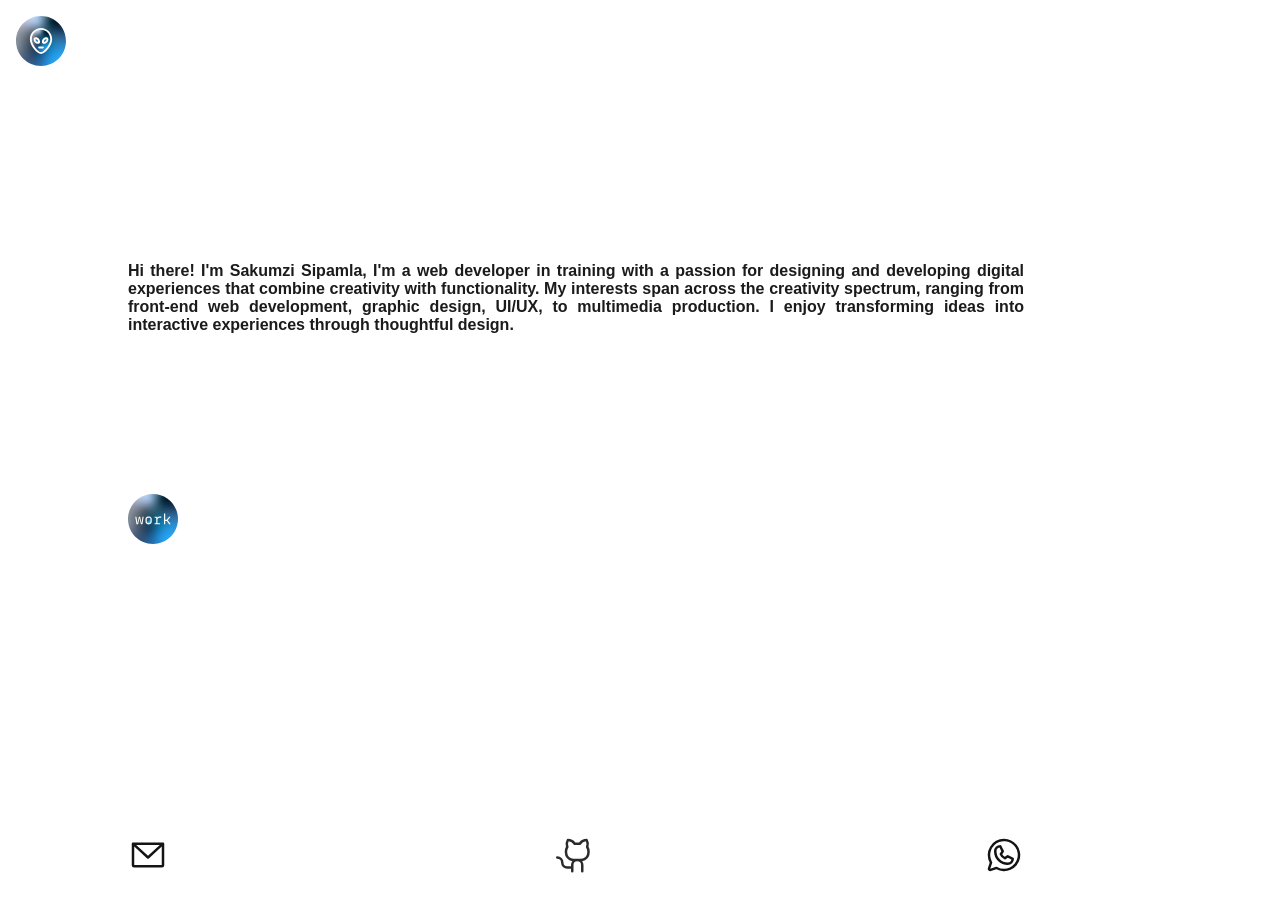
==== index.html @ b5d7131e "Update work section layout and add links to web projects" ====
<!doctype html>
<html lang="en">
  <head>
    <meta charset="UTF-8" />
    <meta name="viewport" content="width=device-width, initial-scale=1.0" />
    <title>Sakumzi Sipamla</title>
    <link rel="stylesheet" href="main.css" />
  </head>
  <body>
    <nav>
      <div id="logo">
        <a href="index.html">
          <img src="images/homeLogo.svg" width="50px" alt="yes" />
        </a>
      </div>
    </nav>
    <main>
      <div>
        <p>
          <b
            >Hi there! I'm Sakumzi Sipamla, I'm a web developer in training with
            a passion for designing and developing digital experiences that
            combine creativity with functionality. My interests span across the
            creativity spectrum, ranging from front-end web development, graphic
            design, UI/UX, to multimedia production. I enjoy transforming ideas
            into interactive experiences through thoughtful design.</b
          >
        </p>
      </div>
      <div id="workLogo">
        <a href="work.html"
          ><img src="images/workLogo.svg" width="50px" alt="d"
        /></a>
      </div>
    </main>
    <footer id="contacts">
      <a href="mailto:sakumzisipamla@gmail.com"
        ><img
          class="socialsFr"
          src="images/envelope-simple.svg"
          alt="email-logo"
          width="40px"
      /></a>
      <a href="https://github.com/Saku-mzi"
        ><img
          class="socialsFr"
          src="images/github-logo.svg"
          alt="Github-logo"
          width="40px"
      /></a>
      <a href="https://wa.me/+27659302134"
        ><img
          class="socialsFr"
          src="images/whatsapp-logo.svg"
          alt="whatsapp-logo"
          width="40px"
      /></a>
    </footer>
  </body>
</html>
---- main.css ----
* {
  color: rgb(27, 27, 27);
  font-family: Geneva, "Segoe UI", Tahoma, Verdana, sans-serif;
  margin: 0;
  padding: 0;
}

body {
  max-width: 100vw;
  height: 100vh;
  display: grid;
  grid-template-columns: repeat(10, 1fr);
  grid-template-rows: repeat(10, 1fr);
}

nav {
  grid-row-start: 1;
  grid-row-end: 1;
  width: 100%;

  #logo {
    padding: 1rem;
    transition: 1s ease;
    margin: 0;
  }

  #logo:hover {
    filter: invert(0.8);
    rotate: 45deg;
    position: sticky;
  }
}

main {
  grid-row-start: 1;
  grid-row-end: 10;
  grid-column-start: 2;
  grid-column-end: 9;
  place-items: center;
  place-content: center;

  p {
    text-align: justify;
  }

  #workLogo {
    transition: 1s ease;
    margin: 10rem 0 0 0;
  }

  #workLogo:hover {
    rotate: 45deg;
    filter: invert(0.8);
  }
}

footer {
  grid-row-start: 10;
  grid-row-end: 11;
  grid-column-start: 2;
  grid-column-end: 9;
  display: flex;
  justify-content: space-between;
}

#contacts a {
  display: flex;
  transition: 1s ease;
}

#contacts a:hover {
  opacity: 0.4;
}
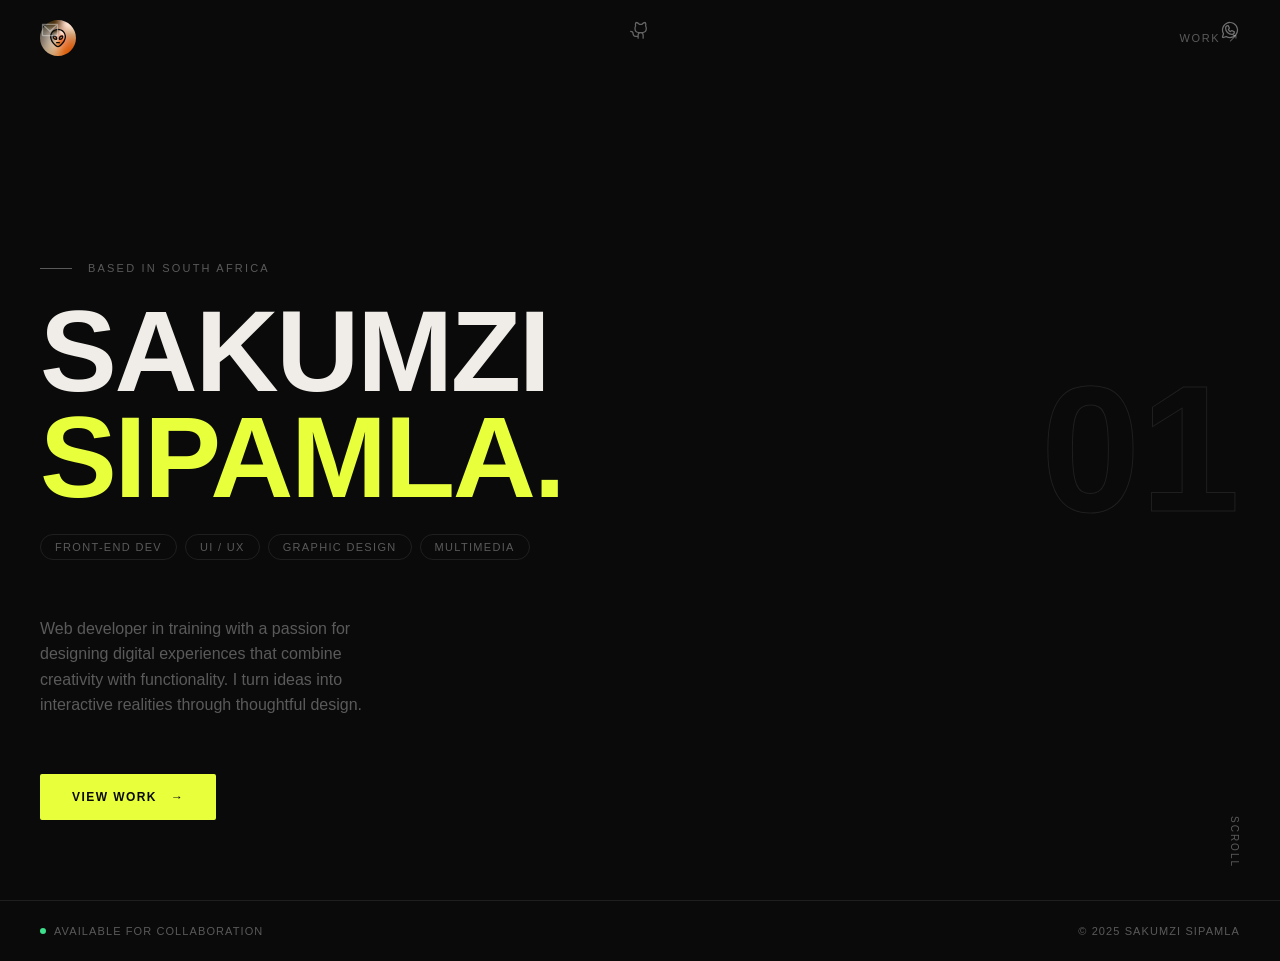
==== commit d27f7dbf: "feat: revamp homepage layout and enhance accessibility Co-authored-by: Saku-mzi <261616757+Saku-mzi@" ====
--- a/index.html
+++ b/index.html
@@ -3,58 +3,74 @@
   <head>
     <meta charset="UTF-8" />
     <meta name="viewport" content="width=device-width, initial-scale=1.0" />
-    <title>Sakumzi Sipamla</title>
+    <meta name="description" content="Sakumzi Sipamla — web developer &amp; designer crafting digital experiences across front-end development, UI/UX, graphic design, and multimedia production." />
+    <title>Sakumzi Sipamla — Developer &amp; Designer</title>
     <link rel="stylesheet" href="main.css" />
   </head>
   <body>
-    <nav>
-      <div id="logo">
-        <a href="index.html">
-          <img src="images/homeLogo.svg" width="50px" alt="yes" />
+
+    <!-- ── Nav ──────────────────────────────────────────────── -->
+    <nav aria-label="Primary navigation">
+      <a class="nav-logo" href="index.html" aria-label="Home">
+        <img src="images/homeLogo.svg" alt="Sakumzi Sipamla logo" />
+      </a>
+      <a class="nav-work-link" href="work.html">Work</a>
+    </nav>
+
+    <!-- ── Decorative outline number ─────────────────────────── -->
+    <div class="hero-index" aria-hidden="true">01</div>
+
+    <!-- ── Hero ─────────────────────────────────────────────── -->
+    <main>
+      <p class="hero-eyebrow">Based in South Africa</p>
+
+      <h1 class="hero-name">
+        Sakumzi<br />
+        <span class="accent">Sipamla.</span>
+      </h1>
+
+      <div class="hero-disciplines" role="list" aria-label="Areas of focus">
+        <span class="discipline-tag" role="listitem">Front-end Dev</span>
+        <span class="discipline-tag" role="listitem">UI / UX</span>
+        <span class="discipline-tag" role="listitem">Graphic Design</span>
+        <span class="discipline-tag" role="listitem">Multimedia</span>
+      </div>
+
+      <p class="hero-bio">
+        Web developer in training with a passion for designing digital experiences
+        that combine creativity with functionality. I turn ideas into interactive
+        realities through thoughtful design.
+      </p>
+
+      <a class="hero-cta" href="work.html" aria-label="View my work">
+        View Work <span aria-hidden="true">→</span>
+      </a>
+    </main>
+
+    <!-- ── Scroll hint ───────────────────────────────────────── -->
+    <div class="scroll-hint" aria-hidden="true">Scroll</div>
+
+    <!-- ── Footer ───────────────────────────────────────────── -->
+    <footer id="contacts" aria-label="Contact links">
+      <div class="availability">
+        <span class="availability-dot" aria-hidden="true"></span>
+        Available for collaboration
+      </div>
+
+      <nav class="footer-socials" aria-label="Social links">
+        <a href="mailto:sakumzisipamla@gmail.com" aria-label="Send email">
+          <img src="images/envelope-simple.svg" alt="Email" />
         </a>
-      </div>
-    </nav>
-    <main>
-      <div>
-        <p>
-          <b
-            >Hi there! I'm Sakumzi Sipamla, I'm a web developer in training with
-            a passion for designing and developing digital experiences that
-            combine creativity with functionality. My interests span across the
-            creativity spectrum, ranging from front-end web development, graphic
-            design, UI/UX, to multimedia production. I enjoy transforming ideas
-            into interactive experiences through thoughtful design.</b
-          >
-        </p>
-      </div>
-      <div id="workLogo">
-        <a href="work.html"
-          ><img src="images/workLogo.svg" width="50px" alt="d"
-        /></a>
-      </div>
-    </main>
-    <footer id="contacts">
-      <a href="mailto:sakumzisipamla@gmail.com"
-        ><img
-          class="socialsFr"
-          src="images/envelope-simple.svg"
-          alt="email-logo"
-          width="40px"
-      /></a>
-      <a href="https://github.com/Saku-mzi"
-        ><img
-          class="socialsFr"
-          src="images/github-logo.svg"
-          alt="Github-logo"
-          width="40px"
-      /></a>
-      <a href="https://wa.me/+27659302134"
-        ><img
-          class="socialsFr"
-          src="images/whatsapp-logo.svg"
-          alt="whatsapp-logo"
-          width="40px"
-      /></a>
+        <a href="https://github.com/Saku-mzi" aria-label="GitHub profile" target="_blank" rel="noopener noreferrer">
+          <img src="images/github-logo.svg" alt="GitHub" />
+        </a>
+        <a href="https://wa.me/+27659302134" aria-label="WhatsApp" target="_blank" rel="noopener noreferrer">
+          <img src="images/whatsapp-logo.svg" alt="WhatsApp" />
+        </a>
+      </nav>
+
+      <p class="footer-copy">&#169; 2025 Sakumzi Sipamla</p>
     </footer>
+
   </body>
 </html>
--- a/main.css
+++ b/main.css
@@ -1,73 +1,313 @@
-* {
-  color: rgb(27, 27, 27);
-  font-family: Geneva, "Segoe UI", Tahoma, Verdana, sans-serif;
+/* ─── Design Tokens ─────────────────────────────────────────── */
+:root {
+  --bg:        #0a0a0a;
+  --surface:   #141414;
+  --fg:        #f0ede8;
+  --muted:     #5a5a5a;
+  --accent:    #e8ff3b;   /* electric lime – single brand pop */
+  --border:    #1f1f1f;
+
+  --font-heading: 'Neue Haas Grotesk Display', 'Helvetica Neue', Arial, sans-serif;
+  --font-body:    'Helvetica Neue', Arial, sans-serif;
+}
+
+/* ─── Reset ─────────────────────────────────────────────────── */
+*, *::before, *::after {
+  box-sizing: border-box;
   margin: 0;
   padding: 0;
 }
 
+html {
+  background: var(--bg);
+  color: var(--fg);
+  font-family: var(--font-body);
+  font-size: 16px;
+  -webkit-font-smoothing: antialiased;
+}
+
 body {
-  max-width: 100vw;
-  height: 100vh;
-  display: grid;
-  grid-template-columns: repeat(10, 1fr);
-  grid-template-rows: repeat(10, 1fr);
-}
-
+  min-height: 100dvh;
+  display: flex;
+  flex-direction: column;
+  background: var(--bg);
+  overflow-x: hidden;
+}
+
+a {
+  color: inherit;
+  text-decoration: none;
+}
+
+img { display: block; }
+
+/* ─── Nav ────────────────────────────────────────────────────── */
 nav {
-  grid-row-start: 1;
-  grid-row-end: 1;
-  width: 100%;
-
-  #logo {
-    padding: 1rem;
-    transition: 1s ease;
-    margin: 0;
-  }
-
-  #logo:hover {
-    filter: invert(0.8);
-    rotate: 45deg;
-    position: sticky;
-  }
-}
-
+  position: fixed;
+  top: 0;
+  left: 0;
+  right: 0;
+  z-index: 100;
+  display: flex;
+  align-items: center;
+  justify-content: space-between;
+  padding: 1.25rem 2.5rem;
+  background: transparent;
+}
+
+.nav-logo {
+  display: flex;
+  align-items: center;
+  gap: 0.75rem;
+}
+
+.nav-logo img {
+  width: 36px;
+  height: 36px;
+  filter: invert(1);
+  transition: transform 0.6s cubic-bezier(0.34, 1.56, 0.64, 1), filter 0.3s ease;
+}
+
+.nav-logo:hover img {
+  transform: rotate(45deg);
+  filter: invert(1) sepia(1) saturate(5) hue-rotate(30deg);
+}
+
+.nav-label {
+  font-size: 0.6875rem;
+  font-weight: 500;
+  letter-spacing: 0.15em;
+  text-transform: uppercase;
+  color: var(--muted);
+}
+
+.nav-work-link {
+  font-size: 0.6875rem;
+  font-weight: 500;
+  letter-spacing: 0.15em;
+  text-transform: uppercase;
+  color: var(--muted);
+  display: flex;
+  align-items: center;
+  gap: 0.5rem;
+  transition: color 0.2s ease;
+}
+
+.nav-work-link::after {
+  content: '↗';
+  font-size: 0.75rem;
+  transition: transform 0.2s ease;
+}
+
+.nav-work-link:hover {
+  color: var(--accent);
+}
+
+.nav-work-link:hover::after {
+  transform: translate(2px, -2px);
+}
+
+/* ─── Hero ───────────────────────────────────────────────────── */
 main {
-  grid-row-start: 1;
-  grid-row-end: 10;
-  grid-column-start: 2;
-  grid-column-end: 9;
-  place-items: center;
-  place-content: center;
-
-  p {
-    text-align: justify;
-  }
-
-  #workLogo {
-    transition: 1s ease;
-    margin: 10rem 0 0 0;
-  }
-
-  #workLogo:hover {
-    rotate: 45deg;
-    filter: invert(0.8);
-  }
-}
-
+  flex: 1;
+  display: flex;
+  flex-direction: column;
+  justify-content: flex-end;
+  padding: 0 2.5rem 5rem;
+  min-height: 100dvh;
+}
+
+.hero-eyebrow {
+  font-size: 0.6875rem;
+  letter-spacing: 0.2em;
+  text-transform: uppercase;
+  color: var(--muted);
+  margin-bottom: 1.5rem;
+  display: flex;
+  align-items: center;
+  gap: 1rem;
+}
+
+.hero-eyebrow::before {
+  content: '';
+  display: inline-block;
+  width: 2rem;
+  height: 1px;
+  background: var(--muted);
+}
+
+.hero-name {
+  font-family: var(--font-heading);
+  font-size: clamp(3.5rem, 9vw, 9rem);
+  font-weight: 700;
+  line-height: 0.92;
+  letter-spacing: -0.02em;
+  text-transform: uppercase;
+  color: var(--fg);
+  margin-bottom: 1.5rem;
+}
+
+.hero-name span.accent {
+  color: var(--accent);
+}
+
+.hero-disciplines {
+  display: flex;
+  flex-wrap: wrap;
+  gap: 0.5rem;
+  margin-bottom: 3.5rem;
+}
+
+.discipline-tag {
+  font-size: 0.6875rem;
+  letter-spacing: 0.12em;
+  text-transform: uppercase;
+  color: var(--muted);
+  border: 1px solid var(--border);
+  padding: 0.35rem 0.875rem;
+  border-radius: 999px;
+  transition: border-color 0.2s, color 0.2s;
+}
+
+.discipline-tag:hover {
+  border-color: var(--accent);
+  color: var(--accent);
+}
+
+.hero-bio {
+  max-width: 38ch;
+  font-size: 1rem;
+  line-height: 1.6;
+  color: var(--muted);
+  margin-bottom: 3.5rem;
+}
+
+.hero-cta {
+  display: inline-flex;
+  align-items: center;
+  gap: 0.875rem;
+  background: var(--accent);
+  color: var(--bg);
+  font-size: 0.75rem;
+  font-weight: 700;
+  letter-spacing: 0.12em;
+  text-transform: uppercase;
+  padding: 1rem 2rem;
+  border-radius: 2px;
+  transition: background 0.2s ease, gap 0.2s ease;
+  width: fit-content;
+}
+
+.hero-cta:hover {
+  background: var(--fg);
+  gap: 1.25rem;
+}
+
+/* ─── Scroll indicator ───────────────────────────────────────── */
+.scroll-hint {
+  position: fixed;
+  bottom: 2rem;
+  right: 2.5rem;
+  display: flex;
+  align-items: center;
+  gap: 0.5rem;
+  font-size: 0.625rem;
+  letter-spacing: 0.2em;
+  text-transform: uppercase;
+  color: var(--muted);
+  writing-mode: vertical-rl;
+}
+
+/* ─── Big decorative index number ───────────────────────────── */
+.hero-index {
+  position: fixed;
+  top: 50%;
+  right: 2.5rem;
+  transform: translateY(-50%);
+  font-size: clamp(6rem, 14vw, 14rem);
+  font-weight: 900;
+  color: transparent;
+  -webkit-text-stroke: 1px var(--border);
+  line-height: 1;
+  pointer-events: none;
+  user-select: none;
+}
+
+/* ─── Footer ─────────────────────────────────────────────────── */
 footer {
-  grid-row-start: 10;
-  grid-row-end: 11;
-  grid-column-start: 2;
-  grid-column-end: 9;
-  display: flex;
+  padding: 1.5rem 2.5rem;
+  border-top: 1px solid var(--border);
+  display: flex;
+  align-items: center;
   justify-content: space-between;
-}
-
-#contacts a {
-  display: flex;
-  transition: 1s ease;
-}
-
-#contacts a:hover {
-  opacity: 0.4;
-}
+  flex-wrap: wrap;
+  gap: 1rem;
+}
+
+.footer-copy {
+  font-size: 0.6875rem;
+  letter-spacing: 0.1em;
+  color: var(--muted);
+  text-transform: uppercase;
+}
+
+.footer-socials {
+  display: flex;
+  align-items: center;
+  gap: 1.5rem;
+}
+
+.footer-socials a {
+  display: flex;
+  align-items: center;
+  opacity: 0.45;
+  transition: opacity 0.2s ease, transform 0.2s ease;
+}
+
+.footer-socials a:hover {
+  opacity: 1;
+  transform: translateY(-2px);
+}
+
+.footer-socials img {
+  width: 20px;
+  height: 20px;
+  filter: invert(1);
+}
+
+/* ─── Availability badge ─────────────────────────────────────── */
+.availability {
+  display: flex;
+  align-items: center;
+  gap: 0.5rem;
+  font-size: 0.6875rem;
+  letter-spacing: 0.1em;
+  text-transform: uppercase;
+  color: var(--muted);
+}
+
+.availability-dot {
+  width: 6px;
+  height: 6px;
+  border-radius: 50%;
+  background: #3de08d;
+  animation: pulse-dot 2s infinite;
+}
+
+@keyframes pulse-dot {
+  0%, 100% { opacity: 1; }
+  50%       { opacity: 0.3; }
+}
+
+/* ─── Responsive ─────────────────────────────────────────────── */
+@media (max-width: 640px) {
+  nav { padding: 1rem 1.25rem; }
+
+  main { padding: 0 1.25rem 4rem; }
+
+  .hero-index { display: none; }
+
+  .scroll-hint { display: none; }
+
+  footer { padding: 1.25rem; }
+}
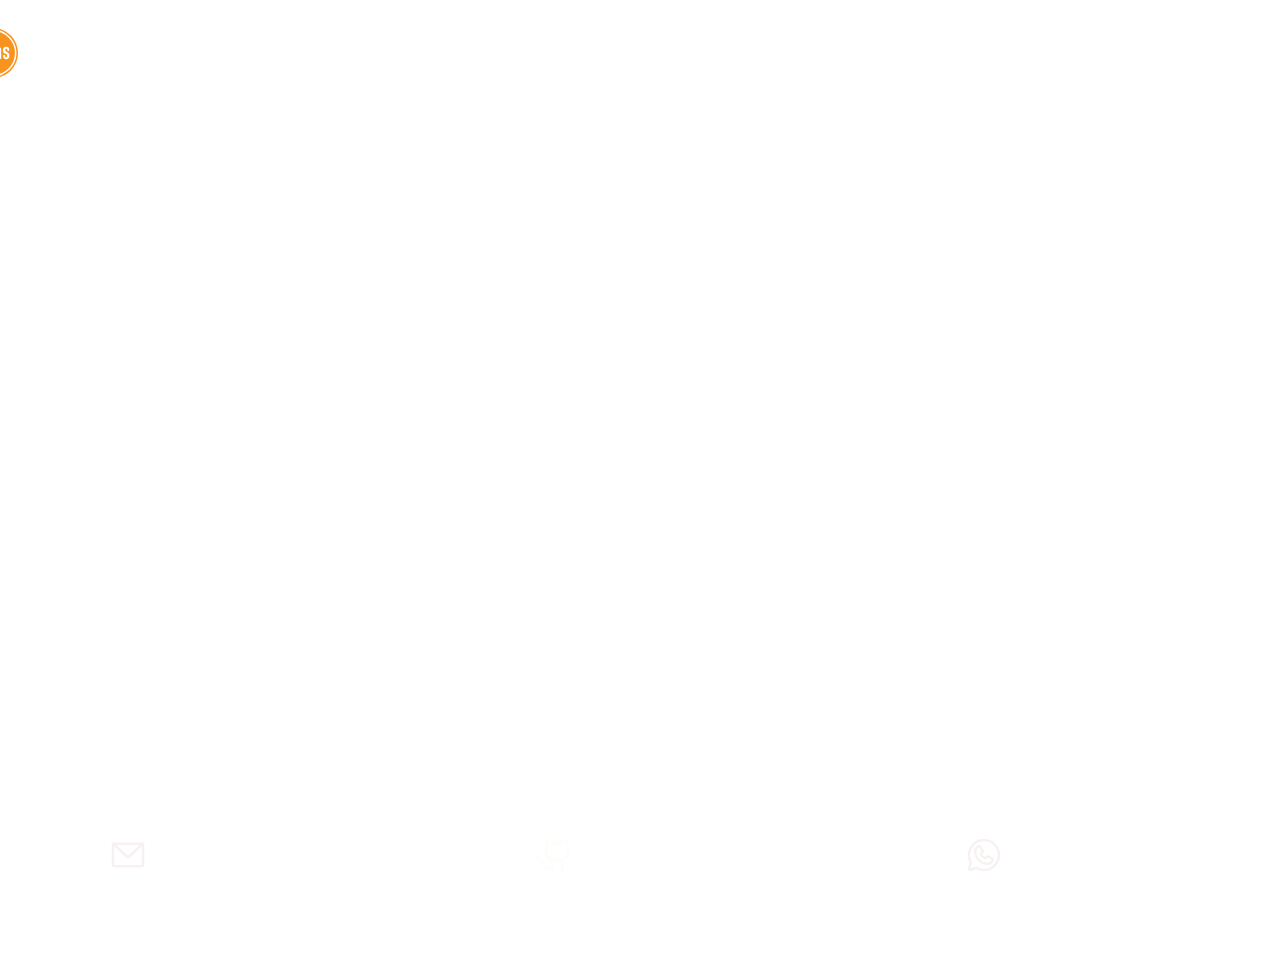
==== commit 5f0f7f99: "Add background gradient image and update styles for improved layout - Added a background gradient im" ====
--- a/index.html
+++ b/index.html
@@ -3,74 +3,63 @@
   <head>
     <meta charset="UTF-8" />
     <meta name="viewport" content="width=device-width, initial-scale=1.0" />
-    <meta name="description" content="Sakumzi Sipamla — web developer &amp; designer crafting digital experiences across front-end development, UI/UX, graphic design, and multimedia production." />
-    <title>Sakumzi Sipamla — Developer &amp; Designer</title>
+    <title>Sakumzi Sipamla</title>
     <link rel="stylesheet" href="main.css" />
   </head>
   <body>
-
-    <!-- ── Nav ──────────────────────────────────────────────── -->
-    <nav aria-label="Primary navigation">
-      <a class="nav-logo" href="index.html" aria-label="Home">
-        <img src="images/homeLogo.svg" alt="Sakumzi Sipamla logo" />
-      </a>
-      <a class="nav-work-link" href="work.html">Work</a>
+    <img
+      id="backgroundGradient"
+      src="images/backgroundGradient.png"
+      alt="background gradient"
+    />
+    <nav>
+      <div id="logo">
+        <a href="index.html">
+          <img src="images/homeLogo.svg" width="50px" alt="yes" />
+        </a>
+      </div>
     </nav>
-
-    <!-- ── Decorative outline number ─────────────────────────── -->
-    <div class="hero-index" aria-hidden="true">01</div>
-
-    <!-- ── Hero ─────────────────────────────────────────────── -->
     <main>
-      <p class="hero-eyebrow">Based in South Africa</p>
-
-      <h1 class="hero-name">
-        Sakumzi<br />
-        <span class="accent">Sipamla.</span>
-      </h1>
-
-      <div class="hero-disciplines" role="list" aria-label="Areas of focus">
-        <span class="discipline-tag" role="listitem">Front-end Dev</span>
-        <span class="discipline-tag" role="listitem">UI / UX</span>
-        <span class="discipline-tag" role="listitem">Graphic Design</span>
-        <span class="discipline-tag" role="listitem">Multimedia</span>
+      <div>
+        <p>
+          <b
+            >Hi there! I'm Sakumzi Sipamla, I'm a web developer in training with
+            a passion for designing and developing digital experiences that
+            combine creativity with functionality. My interests span across the
+            creativity spectrum, ranging from front-end web development, graphic
+            design, UI/UX, to multimedia production. I enjoy transforming ideas
+            into interactive experiences through thoughtful design.</b
+          >
+        </p>
       </div>
-
-      <p class="hero-bio">
-        Web developer in training with a passion for designing digital experiences
-        that combine creativity with functionality. I turn ideas into interactive
-        realities through thoughtful design.
-      </p>
-
-      <a class="hero-cta" href="work.html" aria-label="View my work">
-        View Work <span aria-hidden="true">→</span>
-      </a>
+      <div id="workLogo">
+        <a href="work.html"
+          ><img src="images/workLogo.svg" width="50px" alt="d"
+        /></a>
+      </div>
     </main>
-
-    <!-- ── Scroll hint ───────────────────────────────────────── -->
-    <div class="scroll-hint" aria-hidden="true">Scroll</div>
-
-    <!-- ── Footer ───────────────────────────────────────────── -->
-    <footer id="contacts" aria-label="Contact links">
-      <div class="availability">
-        <span class="availability-dot" aria-hidden="true"></span>
-        Available for collaboration
-      </div>
-
-      <nav class="footer-socials" aria-label="Social links">
-        <a href="mailto:sakumzisipamla@gmail.com" aria-label="Send email">
-          <img src="images/envelope-simple.svg" alt="Email" />
-        </a>
-        <a href="https://github.com/Saku-mzi" aria-label="GitHub profile" target="_blank" rel="noopener noreferrer">
-          <img src="images/github-logo.svg" alt="GitHub" />
-        </a>
-        <a href="https://wa.me/+27659302134" aria-label="WhatsApp" target="_blank" rel="noopener noreferrer">
-          <img src="images/whatsapp-logo.svg" alt="WhatsApp" />
-        </a>
-      </nav>
-
-      <p class="footer-copy">&#169; 2025 Sakumzi Sipamla</p>
+    <footer id="contacts">
+      <a href="mailto:sakumzisipamla@gmail.com"
+        ><img
+          class="socialsFr"
+          src="images/envelope-simple.svg"
+          alt="email-logo"
+          width="40px"
+      /></a>
+      <a href="https://github.com/Saku-mzi"
+        ><img
+          class="socialsFr"
+          src="images/github-logo.svg"
+          alt="Github-logo"
+          width="40px"
+      /></a>
+      <a href="https://wa.me/+27659302134"
+        ><img
+          class="socialsFr"
+          src="images/whatsapp-logo.svg"
+          alt="whatsapp-logo"
+          width="40px"
+      /></a>
     </footer>
-
   </body>
 </html>
--- a/main.css
+++ b/main.css
@@ -1,313 +1,81 @@
-/* ─── Design Tokens ─────────────────────────────────────────── */
-:root {
-  --bg:        #0a0a0a;
-  --surface:   #141414;
-  --fg:        #f0ede8;
-  --muted:     #5a5a5a;
-  --accent:    #e8ff3b;   /* electric lime – single brand pop */
-  --border:    #1f1f1f;
-
-  --font-heading: 'Neue Haas Grotesk Display', 'Helvetica Neue', Arial, sans-serif;
-  --font-body:    'Helvetica Neue', Arial, sans-serif;
-}
-
-/* ─── Reset ─────────────────────────────────────────────────── */
-*, *::before, *::after {
-  box-sizing: border-box;
+* {
+  color: rgb(255, 255, 255);
+  font-family: Geneva, "Segoe UI", Tahoma, Verdana, sans-serif;
   margin: 0;
   padding: 0;
 }
 
-html {
-  background: var(--bg);
-  color: var(--fg);
-  font-family: var(--font-body);
-  font-size: 16px;
-  -webkit-font-smoothing: antialiased;
+body {
+  max-width: 100vw;
+  height: 100vh;
+  display: grid;
+  grid-template-columns: repeat(10, 1fr);
+  grid-template-rows: repeat(10, 1fr);
+  margin: auto;
+  contain: content;
+
+  img {
+    margin: -50%;
+  }
+}
+#backgroundGradient {
+  filter: blur(1rem);
+  position: absolute;
+  z-index: -1;
 }
 
-body {
-  min-height: 100dvh;
-  display: flex;
-  flex-direction: column;
-  background: var(--bg);
-  overflow-x: hidden;
+nav {
+  grid-row-start: 1;
+  grid-row-end: 1;
+  width: 100%;
+
+  #logo {
+    padding: 1rem;
+    transition: 1s ease;
+    margin: 0;
+  }
+
+  #logo:hover {
+    rotate: 49deg;
+  }
 }
 
-a {
-  color: inherit;
-  text-decoration: none;
+main {
+  grid-row-start: 1;
+  grid-row-end: 10;
+  grid-column-start: 2;
+  grid-column-end: 9;
+  place-items: center;
+  place-content: center;
+
+  p {
+    text-align: justify;
+  }
+
+  #workLogo {
+    transition: 1s ease;
+    margin: 10rem 0 0 0;
+  }
+
+  #workLogo:hover {
+    rotate: 49deg;
+  }
 }
 
-img { display: block; }
-
-/* ─── Nav ────────────────────────────────────────────────────── */
-nav {
-  position: fixed;
-  top: 0;
-  left: 0;
-  right: 0;
-  z-index: 100;
+footer {
+  grid-row-start: 10;
+  grid-row-end: 11;
+  grid-column-start: 2;
+  grid-column-end: 9;
   display: flex;
-  align-items: center;
   justify-content: space-between;
-  padding: 1.25rem 2.5rem;
-  background: transparent;
 }
 
-.nav-logo {
+#contacts a {
   display: flex;
-  align-items: center;
-  gap: 0.75rem;
+  transition: 1s ease;
 }
 
-.nav-logo img {
-  width: 36px;
-  height: 36px;
-  filter: invert(1);
-  transition: transform 0.6s cubic-bezier(0.34, 1.56, 0.64, 1), filter 0.3s ease;
+#contacts a:hover {
+  opacity: 0.4;
 }
-
-.nav-logo:hover img {
-  transform: rotate(45deg);
-  filter: invert(1) sepia(1) saturate(5) hue-rotate(30deg);
-}
-
-.nav-label {
-  font-size: 0.6875rem;
-  font-weight: 500;
-  letter-spacing: 0.15em;
-  text-transform: uppercase;
-  color: var(--muted);
-}
-
-.nav-work-link {
-  font-size: 0.6875rem;
-  font-weight: 500;
-  letter-spacing: 0.15em;
-  text-transform: uppercase;
-  color: var(--muted);
-  display: flex;
-  align-items: center;
-  gap: 0.5rem;
-  transition: color 0.2s ease;
-}
-
-.nav-work-link::after {
-  content: '↗';
-  font-size: 0.75rem;
-  transition: transform 0.2s ease;
-}
-
-.nav-work-link:hover {
-  color: var(--accent);
-}
-
-.nav-work-link:hover::after {
-  transform: translate(2px, -2px);
-}
-
-/* ─── Hero ───────────────────────────────────────────────────── */
-main {
-  flex: 1;
-  display: flex;
-  flex-direction: column;
-  justify-content: flex-end;
-  padding: 0 2.5rem 5rem;
-  min-height: 100dvh;
-}
-
-.hero-eyebrow {
-  font-size: 0.6875rem;
-  letter-spacing: 0.2em;
-  text-transform: uppercase;
-  color: var(--muted);
-  margin-bottom: 1.5rem;
-  display: flex;
-  align-items: center;
-  gap: 1rem;
-}
-
-.hero-eyebrow::before {
-  content: '';
-  display: inline-block;
-  width: 2rem;
-  height: 1px;
-  background: var(--muted);
-}
-
-.hero-name {
-  font-family: var(--font-heading);
-  font-size: clamp(3.5rem, 9vw, 9rem);
-  font-weight: 700;
-  line-height: 0.92;
-  letter-spacing: -0.02em;
-  text-transform: uppercase;
-  color: var(--fg);
-  margin-bottom: 1.5rem;
-}
-
-.hero-name span.accent {
-  color: var(--accent);
-}
-
-.hero-disciplines {
-  display: flex;
-  flex-wrap: wrap;
-  gap: 0.5rem;
-  margin-bottom: 3.5rem;
-}
-
-.discipline-tag {
-  font-size: 0.6875rem;
-  letter-spacing: 0.12em;
-  text-transform: uppercase;
-  color: var(--muted);
-  border: 1px solid var(--border);
-  padding: 0.35rem 0.875rem;
-  border-radius: 999px;
-  transition: border-color 0.2s, color 0.2s;
-}
-
-.discipline-tag:hover {
-  border-color: var(--accent);
-  color: var(--accent);
-}
-
-.hero-bio {
-  max-width: 38ch;
-  font-size: 1rem;
-  line-height: 1.6;
-  color: var(--muted);
-  margin-bottom: 3.5rem;
-}
-
-.hero-cta {
-  display: inline-flex;
-  align-items: center;
-  gap: 0.875rem;
-  background: var(--accent);
-  color: var(--bg);
-  font-size: 0.75rem;
-  font-weight: 700;
-  letter-spacing: 0.12em;
-  text-transform: uppercase;
-  padding: 1rem 2rem;
-  border-radius: 2px;
-  transition: background 0.2s ease, gap 0.2s ease;
-  width: fit-content;
-}
-
-.hero-cta:hover {
-  background: var(--fg);
-  gap: 1.25rem;
-}
-
-/* ─── Scroll indicator ───────────────────────────────────────── */
-.scroll-hint {
-  position: fixed;
-  bottom: 2rem;
-  right: 2.5rem;
-  display: flex;
-  align-items: center;
-  gap: 0.5rem;
-  font-size: 0.625rem;
-  letter-spacing: 0.2em;
-  text-transform: uppercase;
-  color: var(--muted);
-  writing-mode: vertical-rl;
-}
-
-/* ─── Big decorative index number ───────────────────────────── */
-.hero-index {
-  position: fixed;
-  top: 50%;
-  right: 2.5rem;
-  transform: translateY(-50%);
-  font-size: clamp(6rem, 14vw, 14rem);
-  font-weight: 900;
-  color: transparent;
-  -webkit-text-stroke: 1px var(--border);
-  line-height: 1;
-  pointer-events: none;
-  user-select: none;
-}
-
-/* ─── Footer ─────────────────────────────────────────────────── */
-footer {
-  padding: 1.5rem 2.5rem;
-  border-top: 1px solid var(--border);
-  display: flex;
-  align-items: center;
-  justify-content: space-between;
-  flex-wrap: wrap;
-  gap: 1rem;
-}
-
-.footer-copy {
-  font-size: 0.6875rem;
-  letter-spacing: 0.1em;
-  color: var(--muted);
-  text-transform: uppercase;
-}
-
-.footer-socials {
-  display: flex;
-  align-items: center;
-  gap: 1.5rem;
-}
-
-.footer-socials a {
-  display: flex;
-  align-items: center;
-  opacity: 0.45;
-  transition: opacity 0.2s ease, transform 0.2s ease;
-}
-
-.footer-socials a:hover {
-  opacity: 1;
-  transform: translateY(-2px);
-}
-
-.footer-socials img {
-  width: 20px;
-  height: 20px;
-  filter: invert(1);
-}
-
-/* ─── Availability badge ─────────────────────────────────────── */
-.availability {
-  display: flex;
-  align-items: center;
-  gap: 0.5rem;
-  font-size: 0.6875rem;
-  letter-spacing: 0.1em;
-  text-transform: uppercase;
-  color: var(--muted);
-}
-
-.availability-dot {
-  width: 6px;
-  height: 6px;
-  border-radius: 50%;
-  background: #3de08d;
-  animation: pulse-dot 2s infinite;
-}
-
-@keyframes pulse-dot {
-  0%, 100% { opacity: 1; }
-  50%       { opacity: 0.3; }
-}
-
-/* ─── Responsive ─────────────────────────────────────────────── */
-@media (max-width: 640px) {
-  nav { padding: 1rem 1.25rem; }
-
-  main { padding: 0 1.25rem 4rem; }
-
-  .hero-index { display: none; }
-
-  .scroll-hint { display: none; }
-
-  footer { padding: 1.25rem; }
-}
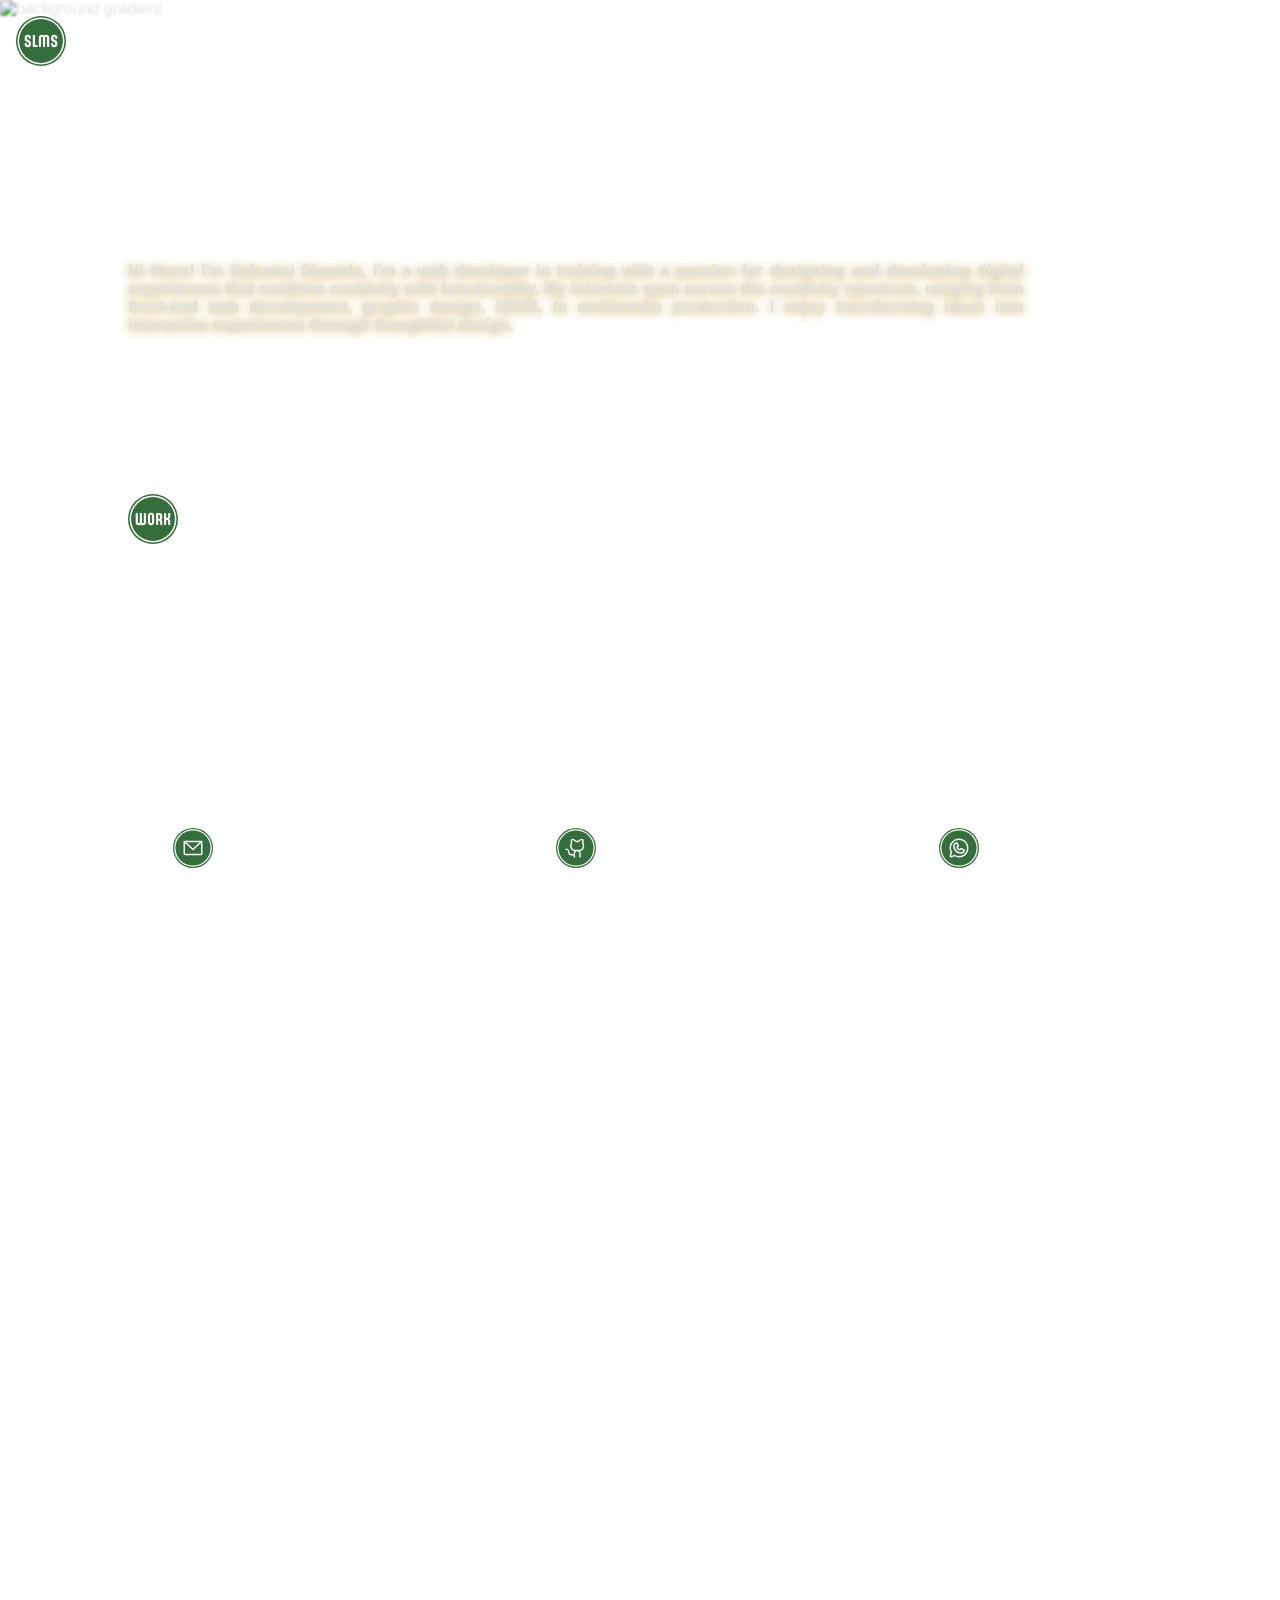
==== commit 05d2a9ae: "Update layout and styling for main sections; adjust margins and grid properties for responsiveness" ====
--- a/index.html
+++ b/index.html
@@ -5,11 +5,12 @@
     <meta name="viewport" content="width=device-width, initial-scale=1.0" />
     <title>Sakumzi Sipamla</title>
     <link rel="stylesheet" href="main.css" />
+    <link rel="prefetch" href="work.html" />
   </head>
   <body>
     <img
       id="backgroundGradient"
-      src="images/backgroundGradient.png"
+      src="images/WhatsApp Image 2026-07-16 at 15.14.10.png"
       alt="background gradient"
     />
     <nav>
--- a/main.css
+++ b/main.css
@@ -1,26 +1,25 @@
 * {
-  color: rgb(255, 255, 255);
+  color: rgb(226, 226, 226);
   font-family: Geneva, "Segoe UI", Tahoma, Verdana, sans-serif;
   margin: 0;
   padding: 0;
 }
 
 body {
-  max-width: 100vw;
+  width: 100vw;
   height: 100vh;
   display: grid;
   grid-template-columns: repeat(10, 1fr);
   grid-template-rows: repeat(10, 1fr);
   margin: auto;
   contain: content;
-
-  img {
-    margin: -50%;
-  }
 }
 #backgroundGradient {
-  filter: blur(1rem);
-  position: absolute;
+  position: fixed;
+  width: 200%;
+  height: 200%;
+  object-fit: cover;
+  filter: blur(1px);
   z-index: -1;
 }
 
@@ -29,18 +28,19 @@
   grid-row-end: 1;
   width: 100%;
 
-  #logo {
+  #logo img {
     padding: 1rem;
-    transition: 1s ease;
     margin: 0;
+    transition: 0.6s ease;
   }
 
-  #logo:hover {
+  #logo img:hover {
     rotate: 49deg;
   }
 }
 
 main {
+  width: 100%;
   grid-row-start: 1;
   grid-row-end: 10;
   grid-column-start: 2;
@@ -50,32 +50,41 @@
 
   p {
     text-align: justify;
+    text-shadow: #c79d42 0.1px 0.5px 10px;
   }
 
-  #workLogo {
-    transition: 1s ease;
+  #workLogo img {
+    transition: 0.6s ease;
     margin: 10rem 0 0 0;
   }
 
-  #workLogo:hover {
+  #workLogo img:hover {
     rotate: 49deg;
   }
 }
 
 footer {
+  width: 100%;
   grid-row-start: 10;
   grid-row-end: 11;
-  grid-column-start: 2;
-  grid-column-end: 9;
+  grid-column-start: 1;
+  grid-column-end: 10;
   display: flex;
   justify-content: space-between;
 }
 
-#contacts a {
+#contacts img {
   display: flex;
-  transition: 1s ease;
+  transition: 0.6s ease;
 }
 
-#contacts a:hover {
-  opacity: 0.4;
+#contacts img:hover {
+  rotate: 49deg;
 }
+#contacts {
+  width: 70%;
+  margin: auto;
+  margin-bottom: 2rem;
+  display: flex;
+  justify-content: space-between;
+}
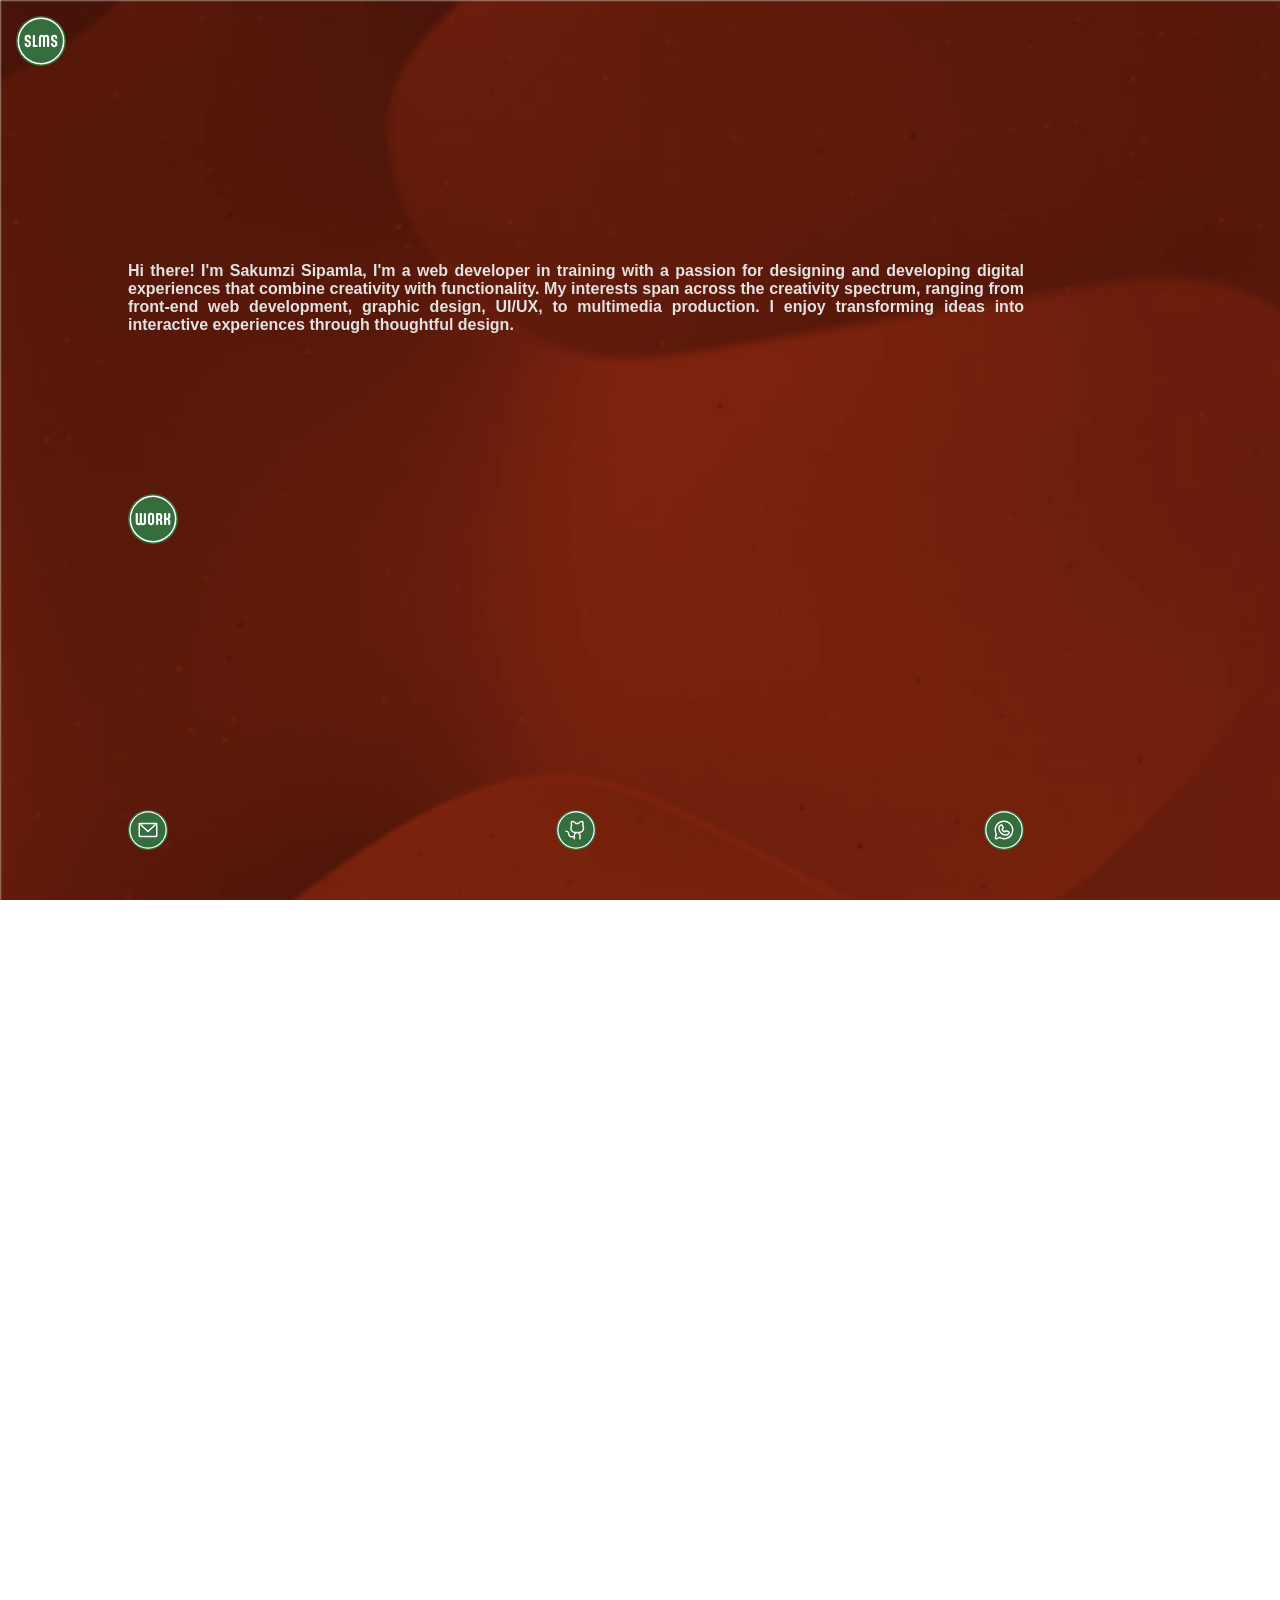
==== commit 0516fddc: "Update background image source in index.html" ====
--- a/index.html
+++ b/index.html
@@ -5,7 +5,6 @@
     <meta name="viewport" content="width=device-width, initial-scale=1.0" />
     <title>Sakumzi Sipamla</title>
     <link rel="stylesheet" href="main.css" />
-    <link rel="prefetch" href="work.html" />
   </head>
   <body>
     <img
--- a/main.css
+++ b/main.css
@@ -40,7 +40,6 @@
 }
 
 main {
-  width: 100%;
   grid-row-start: 1;
   grid-row-end: 10;
   grid-column-start: 2;
@@ -50,7 +49,6 @@
 
   p {
     text-align: justify;
-    text-shadow: #c79d42 0.1px 0.5px 10px;
   }
 
   #workLogo img {
@@ -64,11 +62,10 @@
 }
 
 footer {
-  width: 100%;
   grid-row-start: 10;
   grid-row-end: 11;
-  grid-column-start: 1;
-  grid-column-end: 10;
+  grid-column-start: 2;
+  grid-column-end: 9;
   display: flex;
   justify-content: space-between;
 }
@@ -81,10 +78,3 @@
 #contacts img:hover {
   rotate: 49deg;
 }
-#contacts {
-  width: 70%;
-  margin: auto;
-  margin-bottom: 2rem;
-  display: flex;
-  justify-content: space-between;
-}
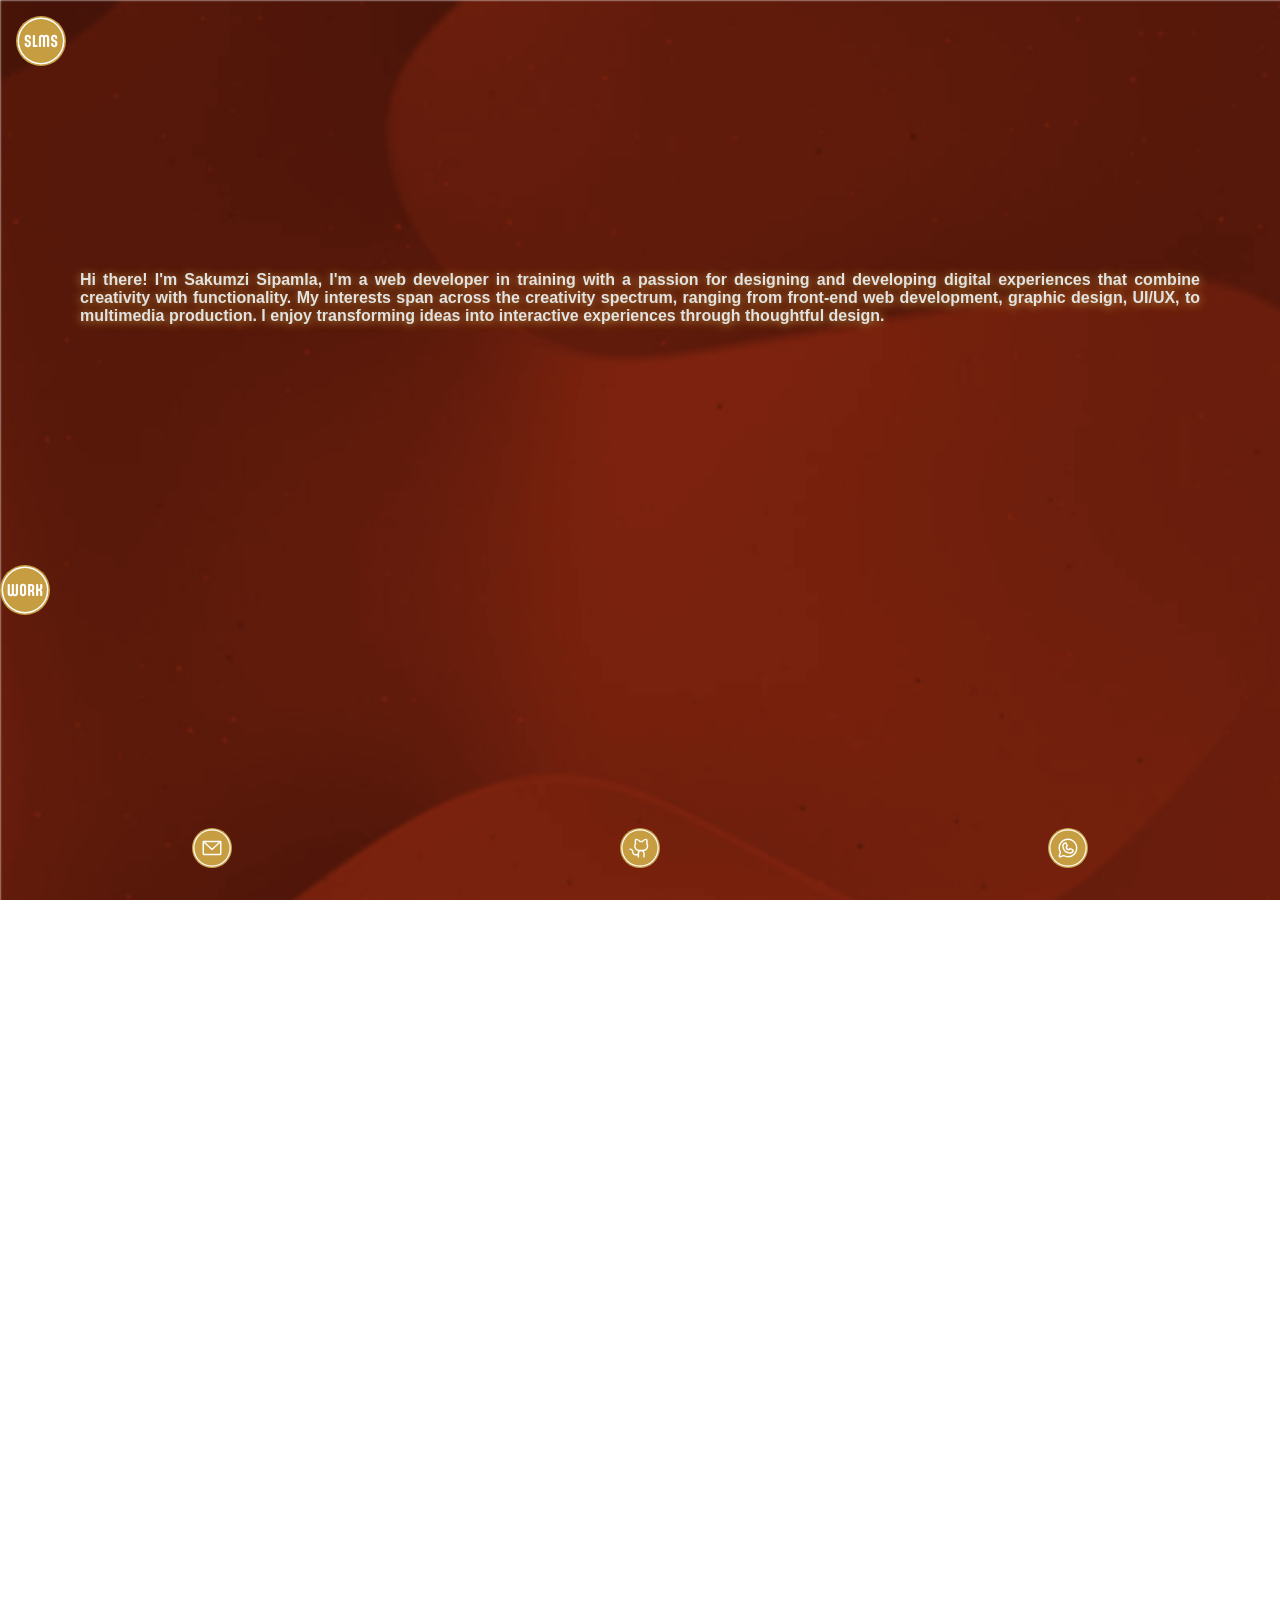
==== commit 112c20a3: "Refactor navigation logo ID and update CSS for responsive design adjustments" ====
--- a/index.html
+++ b/index.html
@@ -5,6 +5,7 @@
     <meta name="viewport" content="width=device-width, initial-scale=1.0" />
     <title>Sakumzi Sipamla</title>
     <link rel="stylesheet" href="main.css" />
+    <link rel="prefetch" href="work.html" />
   </head>
   <body>
     <img
@@ -13,10 +14,10 @@
       alt="background gradient"
     />
     <nav>
-      <div id="logo">
-        <a href="index.html">
-          <img src="images/homeLogo.svg" width="50px" alt="yes" />
-        </a>
+      <div id="homeLogo">
+        <a href="index.html"
+          ><img src="images/homeLogo.svg" width="50px" alt="yes"
+        /></a>
       </div>
     </nav>
     <main>
--- a/main.css
+++ b/main.css
@@ -6,8 +6,8 @@
 }
 
 body {
-  width: 100vw;
-  height: 100vh;
+  width: 100dvw;
+  height: 100dvh;
   display: grid;
   grid-template-columns: repeat(10, 1fr);
   grid-template-rows: repeat(10, 1fr);
@@ -26,29 +26,34 @@
 nav {
   grid-row-start: 1;
   grid-row-end: 1;
+  grid-column-start: 1;
+  grid-column-end: 11;
   width: 100%;
+}
 
-  #logo img {
-    padding: 1rem;
-    margin: 0;
-    transition: 0.6s ease;
-  }
+#homeLogo img {
+  padding: 1rem;
+  margin: 0;
+  transition: 0.6s ease;
+}
 
-  #logo img:hover {
-    rotate: 49deg;
-  }
+#homeLogo img:hover {
+  rotate: 49deg;
 }
 
 main {
+  width: 100%;
   grid-row-start: 1;
   grid-row-end: 10;
-  grid-column-start: 2;
-  grid-column-end: 9;
+  grid-column-start: 1;
+  grid-column-end: 11;
   place-items: center;
   place-content: center;
 
   p {
+    padding: 5rem;
     text-align: justify;
+    text-shadow: #c79d42 0.1px 0.5px 10px;
   }
 
   #workLogo img {
@@ -62,10 +67,11 @@
 }
 
 footer {
+  width: 100%;
   grid-row-start: 10;
   grid-row-end: 11;
-  grid-column-start: 2;
-  grid-column-end: 9;
+  grid-column-start: 1;
+  grid-column-end: 11;
   display: flex;
   justify-content: space-between;
 }
@@ -78,3 +84,10 @@
 #contacts img:hover {
   rotate: 49deg;
 }
+#contacts {
+  width: 70%;
+  margin: auto;
+  margin-bottom: 2rem;
+  display: flex;
+  justify-content: space-between;
+}
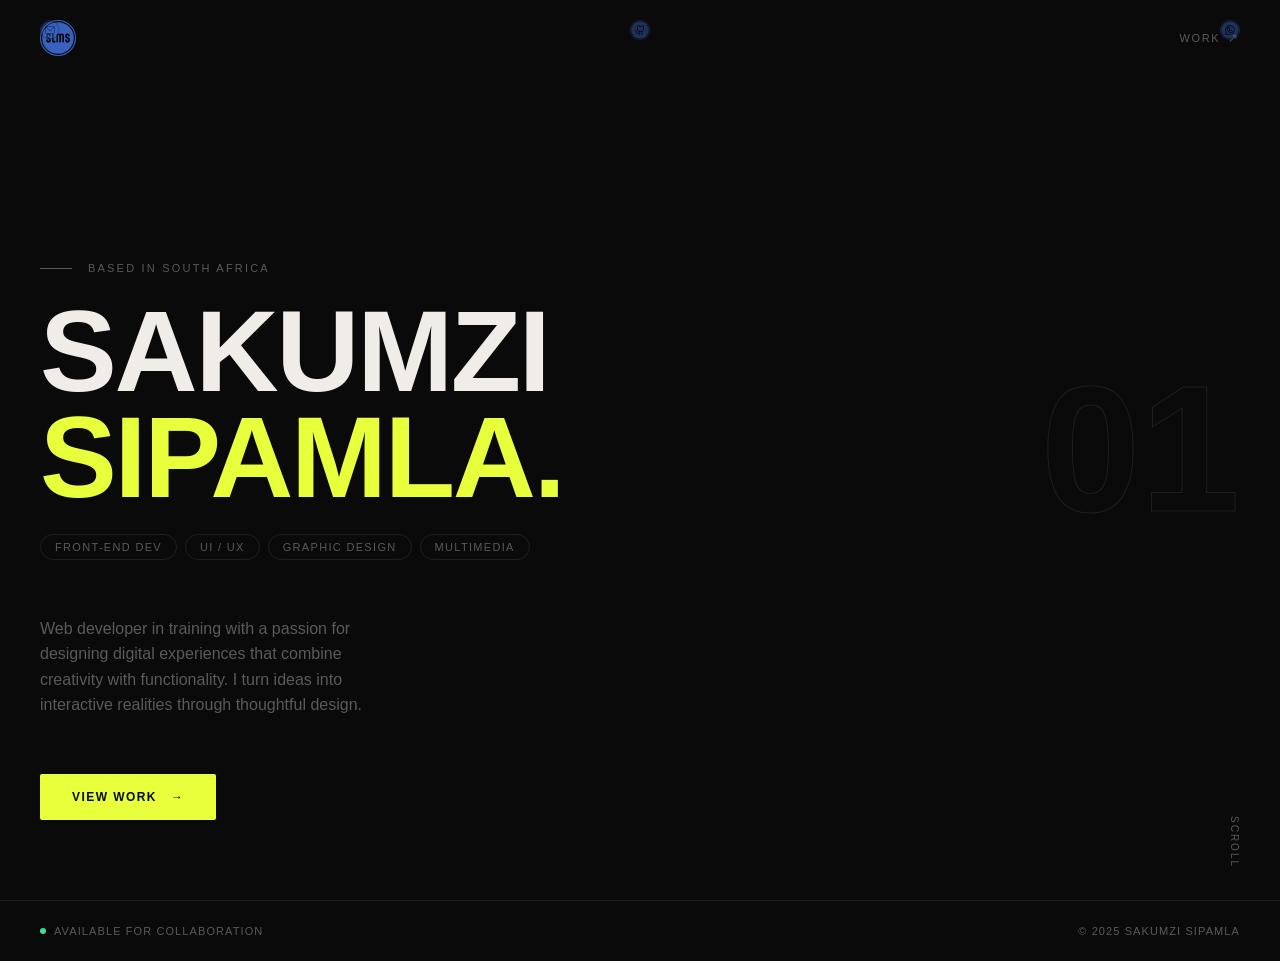
==== commit 761f85ff: "Merge branch 'v0/redesign-page-b3117a7a' into main" ====
--- a/index.html
+++ b/index.html
@@ -3,64 +3,75 @@
   <head>
     <meta charset="UTF-8" />
     <meta name="viewport" content="width=device-width, initial-scale=1.0" />
-    <title>Sakumzi Sipamla</title>
+    <meta name="description" content="Sakumzi Sipamla — web developer &amp; designer crafting digital experiences across front-end development, UI/UX, graphic design, and multimedia production." />
+    <title>Sakumzi Sipamla — Developer &amp; Designer</title>
     <link rel="stylesheet" href="main.css" />
     <link rel="prefetch" href="work.html" />
   </head>
   <body>
-    <img
-      id="backgroundGradient"
-      src="images/WhatsApp Image 2026-07-16 at 15.14.10.png"
-      alt="background gradient"
-    />
-    <nav>
-      <div id="homeLogo">
-        <a href="index.html"
-          ><img src="images/homeLogo.svg" width="50px" alt="yes"
-        /></a>
+
+    <!-- ── Nav ──────────────────────────────────────────────── -->
+    <nav aria-label="Primary navigation">
+      <a class="nav-logo" href="index.html" aria-label="Home">
+        <img src="images/homeLogo.svg" alt="Sakumzi Sipamla logo" />
+      </a>
+      <a class="nav-work-link" href="work.html">Work</a>
+    </nav>
+
+    <!-- ── Decorative outline number ─────────────────────────── -->
+    <div class="hero-index" aria-hidden="true">01</div>
+
+    <!-- ── Hero ─────────────────────────────────────────────── -->
+    <main>
+      <p class="hero-eyebrow">Based in South Africa</p>
+
+      <h1 class="hero-name">
+        Sakumzi<br />
+        <span class="accent">Sipamla.</span>
+      </h1>
+
+      <div class="hero-disciplines" role="list" aria-label="Areas of focus">
+        <span class="discipline-tag" role="listitem">Front-end Dev</span>
+        <span class="discipline-tag" role="listitem">UI / UX</span>
+        <span class="discipline-tag" role="listitem">Graphic Design</span>
+        <span class="discipline-tag" role="listitem">Multimedia</span>
       </div>
-    </nav>
-    <main>
-      <div>
-        <p>
-          <b
-            >Hi there! I'm Sakumzi Sipamla, I'm a web developer in training with
-            a passion for designing and developing digital experiences that
-            combine creativity with functionality. My interests span across the
-            creativity spectrum, ranging from front-end web development, graphic
-            design, UI/UX, to multimedia production. I enjoy transforming ideas
-            into interactive experiences through thoughtful design.</b
-          >
-        </p>
+
+      <p class="hero-bio">
+        Web developer in training with a passion for designing digital experiences
+        that combine creativity with functionality. I turn ideas into interactive
+        realities through thoughtful design.
+      </p>
+
+      <a class="hero-cta" href="work.html" aria-label="View my work">
+        View Work <span aria-hidden="true">→</span>
+      </a>
+    </main>
+
+    <!-- ── Scroll hint ───────────────────────────────────────── -->
+    <div class="scroll-hint" aria-hidden="true">Scroll</div>
+
+    <!-- ── Footer ───────────────────────────────────────────── -->
+    <footer id="contacts" aria-label="Contact links">
+      <div class="availability">
+        <span class="availability-dot" aria-hidden="true"></span>
+        Available for collaboration
       </div>
-      <div id="workLogo">
-        <a href="work.html"
-          ><img src="images/workLogo.svg" width="50px" alt="d"
-        /></a>
-      </div>
-    </main>
-    <footer id="contacts">
-      <a href="mailto:sakumzisipamla@gmail.com"
-        ><img
-          class="socialsFr"
-          src="images/envelope-simple.svg"
-          alt="email-logo"
-          width="40px"
-      /></a>
-      <a href="https://github.com/Saku-mzi"
-        ><img
-          class="socialsFr"
-          src="images/github-logo.svg"
-          alt="Github-logo"
-          width="40px"
-      /></a>
-      <a href="https://wa.me/+27659302134"
-        ><img
-          class="socialsFr"
-          src="images/whatsapp-logo.svg"
-          alt="whatsapp-logo"
-          width="40px"
-      /></a>
+
+      <nav class="footer-socials" aria-label="Social links">
+        <a href="mailto:sakumzisipamla@gmail.com" aria-label="Send email">
+          <img src="images/envelope-simple.svg" alt="Email" />
+        </a>
+        <a href="https://github.com/Saku-mzi" aria-label="GitHub profile" target="_blank" rel="noopener noreferrer">
+          <img src="images/github-logo.svg" alt="GitHub" />
+        </a>
+        <a href="https://wa.me/+27659302134" aria-label="WhatsApp" target="_blank" rel="noopener noreferrer">
+          <img src="images/whatsapp-logo.svg" alt="WhatsApp" />
+        </a>
+      </nav>
+
+      <p class="footer-copy">&#169; 2025 Sakumzi Sipamla</p>
     </footer>
+
   </body>
 </html>
--- a/main.css
+++ b/main.css
@@ -1,93 +1,313 @@
-* {
-  color: rgb(226, 226, 226);
-  font-family: Geneva, "Segoe UI", Tahoma, Verdana, sans-serif;
+/* ─── Design Tokens ─────────────────────────────────────────── */
+:root {
+  --bg:        #0a0a0a;
+  --surface:   #141414;
+  --fg:        #f0ede8;
+  --muted:     #5a5a5a;
+  --accent:    #e8ff3b;   /* electric lime – single brand pop */
+  --border:    #1f1f1f;
+
+  --font-heading: 'Neue Haas Grotesk Display', 'Helvetica Neue', Arial, sans-serif;
+  --font-body:    'Helvetica Neue', Arial, sans-serif;
+}
+
+/* ─── Reset ─────────────────────────────────────────────────── */
+*, *::before, *::after {
+  box-sizing: border-box;
   margin: 0;
   padding: 0;
 }
 
+html {
+  background: var(--bg);
+  color: var(--fg);
+  font-family: var(--font-body);
+  font-size: 16px;
+  -webkit-font-smoothing: antialiased;
+}
+
 body {
-  width: 100dvw;
-  height: 100dvh;
-  display: grid;
-  grid-template-columns: repeat(10, 1fr);
-  grid-template-rows: repeat(10, 1fr);
-  margin: auto;
-  contain: content;
-}
-#backgroundGradient {
+  min-height: 100dvh;
+  display: flex;
+  flex-direction: column;
+  background: var(--bg);
+  overflow-x: hidden;
+}
+
+a {
+  color: inherit;
+  text-decoration: none;
+}
+
+img { display: block; }
+
+/* ─── Nav ────────────────────────────────────────────────────── */
+nav {
   position: fixed;
-  width: 200%;
-  height: 200%;
-  object-fit: cover;
-  filter: blur(1px);
-  z-index: -1;
-}
-
-nav {
-  grid-row-start: 1;
-  grid-row-end: 1;
-  grid-column-start: 1;
-  grid-column-end: 11;
-  width: 100%;
-}
-
-#homeLogo img {
-  padding: 1rem;
-  margin: 0;
-  transition: 0.6s ease;
-}
-
-#homeLogo img:hover {
-  rotate: 49deg;
-}
-
+  top: 0;
+  left: 0;
+  right: 0;
+  z-index: 100;
+  display: flex;
+  align-items: center;
+  justify-content: space-between;
+  padding: 1.25rem 2.5rem;
+  background: transparent;
+}
+
+.nav-logo {
+  display: flex;
+  align-items: center;
+  gap: 0.75rem;
+}
+
+.nav-logo img {
+  width: 36px;
+  height: 36px;
+  filter: invert(1);
+  transition: transform 0.6s cubic-bezier(0.34, 1.56, 0.64, 1), filter 0.3s ease;
+}
+
+.nav-logo:hover img {
+  transform: rotate(45deg);
+  filter: invert(1) sepia(1) saturate(5) hue-rotate(30deg);
+}
+
+.nav-label {
+  font-size: 0.6875rem;
+  font-weight: 500;
+  letter-spacing: 0.15em;
+  text-transform: uppercase;
+  color: var(--muted);
+}
+
+.nav-work-link {
+  font-size: 0.6875rem;
+  font-weight: 500;
+  letter-spacing: 0.15em;
+  text-transform: uppercase;
+  color: var(--muted);
+  display: flex;
+  align-items: center;
+  gap: 0.5rem;
+  transition: color 0.2s ease;
+}
+
+.nav-work-link::after {
+  content: '↗';
+  font-size: 0.75rem;
+  transition: transform 0.2s ease;
+}
+
+.nav-work-link:hover {
+  color: var(--accent);
+}
+
+.nav-work-link:hover::after {
+  transform: translate(2px, -2px);
+}
+
+/* ─── Hero ───────────────────────────────────────────────────── */
 main {
-  width: 100%;
-  grid-row-start: 1;
-  grid-row-end: 10;
-  grid-column-start: 1;
-  grid-column-end: 11;
-  place-items: center;
-  place-content: center;
-
-  p {
-    padding: 5rem;
-    text-align: justify;
-    text-shadow: #c79d42 0.1px 0.5px 10px;
-  }
-
-  #workLogo img {
-    transition: 0.6s ease;
-    margin: 10rem 0 0 0;
-  }
-
-  #workLogo img:hover {
-    rotate: 49deg;
-  }
-}
-
+  flex: 1;
+  display: flex;
+  flex-direction: column;
+  justify-content: flex-end;
+  padding: 0 2.5rem 5rem;
+  min-height: 100dvh;
+}
+
+.hero-eyebrow {
+  font-size: 0.6875rem;
+  letter-spacing: 0.2em;
+  text-transform: uppercase;
+  color: var(--muted);
+  margin-bottom: 1.5rem;
+  display: flex;
+  align-items: center;
+  gap: 1rem;
+}
+
+.hero-eyebrow::before {
+  content: '';
+  display: inline-block;
+  width: 2rem;
+  height: 1px;
+  background: var(--muted);
+}
+
+.hero-name {
+  font-family: var(--font-heading);
+  font-size: clamp(3.5rem, 9vw, 9rem);
+  font-weight: 700;
+  line-height: 0.92;
+  letter-spacing: -0.02em;
+  text-transform: uppercase;
+  color: var(--fg);
+  margin-bottom: 1.5rem;
+}
+
+.hero-name span.accent {
+  color: var(--accent);
+}
+
+.hero-disciplines {
+  display: flex;
+  flex-wrap: wrap;
+  gap: 0.5rem;
+  margin-bottom: 3.5rem;
+}
+
+.discipline-tag {
+  font-size: 0.6875rem;
+  letter-spacing: 0.12em;
+  text-transform: uppercase;
+  color: var(--muted);
+  border: 1px solid var(--border);
+  padding: 0.35rem 0.875rem;
+  border-radius: 999px;
+  transition: border-color 0.2s, color 0.2s;
+}
+
+.discipline-tag:hover {
+  border-color: var(--accent);
+  color: var(--accent);
+}
+
+.hero-bio {
+  max-width: 38ch;
+  font-size: 1rem;
+  line-height: 1.6;
+  color: var(--muted);
+  margin-bottom: 3.5rem;
+}
+
+.hero-cta {
+  display: inline-flex;
+  align-items: center;
+  gap: 0.875rem;
+  background: var(--accent);
+  color: var(--bg);
+  font-size: 0.75rem;
+  font-weight: 700;
+  letter-spacing: 0.12em;
+  text-transform: uppercase;
+  padding: 1rem 2rem;
+  border-radius: 2px;
+  transition: background 0.2s ease, gap 0.2s ease;
+  width: fit-content;
+}
+
+.hero-cta:hover {
+  background: var(--fg);
+  gap: 1.25rem;
+}
+
+/* ─── Scroll indicator ───────────────────────────────────────── */
+.scroll-hint {
+  position: fixed;
+  bottom: 2rem;
+  right: 2.5rem;
+  display: flex;
+  align-items: center;
+  gap: 0.5rem;
+  font-size: 0.625rem;
+  letter-spacing: 0.2em;
+  text-transform: uppercase;
+  color: var(--muted);
+  writing-mode: vertical-rl;
+}
+
+/* ─── Big decorative index number ───────────────────────────── */
+.hero-index {
+  position: fixed;
+  top: 50%;
+  right: 2.5rem;
+  transform: translateY(-50%);
+  font-size: clamp(6rem, 14vw, 14rem);
+  font-weight: 900;
+  color: transparent;
+  -webkit-text-stroke: 1px var(--border);
+  line-height: 1;
+  pointer-events: none;
+  user-select: none;
+}
+
+/* ─── Footer ─────────────────────────────────────────────────── */
 footer {
-  width: 100%;
-  grid-row-start: 10;
-  grid-row-end: 11;
-  grid-column-start: 1;
-  grid-column-end: 11;
-  display: flex;
+  padding: 1.5rem 2.5rem;
+  border-top: 1px solid var(--border);
+  display: flex;
+  align-items: center;
   justify-content: space-between;
-}
-
-#contacts img {
-  display: flex;
-  transition: 0.6s ease;
-}
-
-#contacts img:hover {
-  rotate: 49deg;
-}
-#contacts {
-  width: 70%;
-  margin: auto;
-  margin-bottom: 2rem;
-  display: flex;
-  justify-content: space-between;
-}
+  flex-wrap: wrap;
+  gap: 1rem;
+}
+
+.footer-copy {
+  font-size: 0.6875rem;
+  letter-spacing: 0.1em;
+  color: var(--muted);
+  text-transform: uppercase;
+}
+
+.footer-socials {
+  display: flex;
+  align-items: center;
+  gap: 1.5rem;
+}
+
+.footer-socials a {
+  display: flex;
+  align-items: center;
+  opacity: 0.45;
+  transition: opacity 0.2s ease, transform 0.2s ease;
+}
+
+.footer-socials a:hover {
+  opacity: 1;
+  transform: translateY(-2px);
+}
+
+.footer-socials img {
+  width: 20px;
+  height: 20px;
+  filter: invert(1);
+}
+
+/* ─── Availability badge ─────────────────────────────────────── */
+.availability {
+  display: flex;
+  align-items: center;
+  gap: 0.5rem;
+  font-size: 0.6875rem;
+  letter-spacing: 0.1em;
+  text-transform: uppercase;
+  color: var(--muted);
+}
+
+.availability-dot {
+  width: 6px;
+  height: 6px;
+  border-radius: 50%;
+  background: #3de08d;
+  animation: pulse-dot 2s infinite;
+}
+
+@keyframes pulse-dot {
+  0%, 100% { opacity: 1; }
+  50%       { opacity: 0.3; }
+}
+
+/* ─── Responsive ─────────────────────────────────────────────── */
+@media (max-width: 640px) {
+  nav { padding: 1rem 1.25rem; }
+
+  main { padding: 0 1.25rem 4rem; }
+
+  .hero-index { display: none; }
+
+  .scroll-hint { display: none; }
+
+  footer { padding: 1.25rem; }
+}
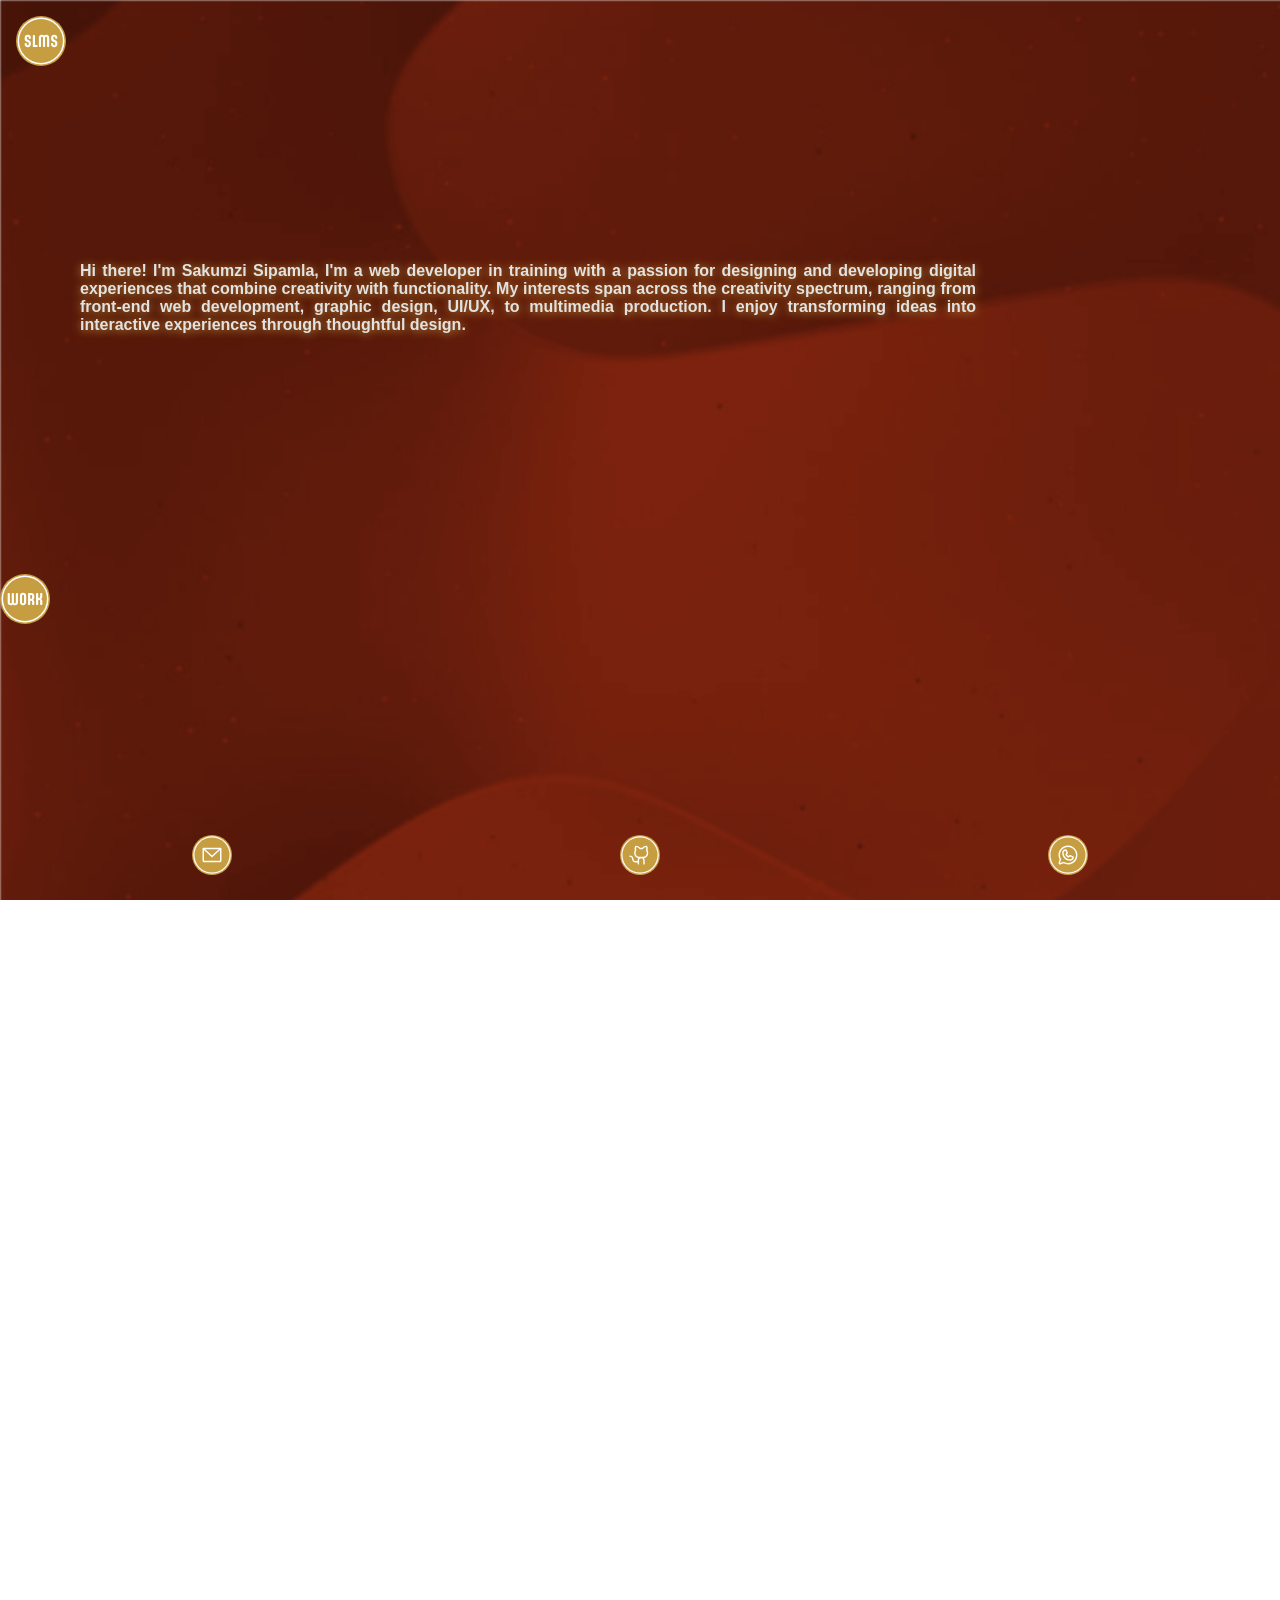
==== commit 9e6a0fbd: "Update CSS and HTML for improved responsiveness; adjust widths using dvw units" ====
--- a/index.html
+++ b/index.html
@@ -3,75 +3,65 @@
   <head>
     <meta charset="UTF-8" />
     <meta name="viewport" content="width=device-width, initial-scale=1.0" />
-    <meta name="description" content="Sakumzi Sipamla — web developer &amp; designer crafting digital experiences across front-end development, UI/UX, graphic design, and multimedia production." />
-    <title>Sakumzi Sipamla — Developer &amp; Designer</title>
+    <title>Sakumzi Sipamla</title>
     <link rel="stylesheet" href="main.css" />
     <link rel="prefetch" href="work.html" />
+    <link rel="prefetch" href="work.css" />
   </head>
   <body>
-
-    <!-- ── Nav ──────────────────────────────────────────────── -->
-    <nav aria-label="Primary navigation">
-      <a class="nav-logo" href="index.html" aria-label="Home">
-        <img src="images/homeLogo.svg" alt="Sakumzi Sipamla logo" />
-      </a>
-      <a class="nav-work-link" href="work.html">Work</a>
+    <img
+      id="backgroundGradient"
+      src="images/WhatsApp Image 2026-07-16 at 15.14.10.png"
+      alt="background gradient"
+    />
+    <nav>
+      <div id="homeLogo">
+        <a href="index.html"
+          ><img src="images/homeLogo.svg" width="50px" alt="yes"
+        /></a>
+      </div>
     </nav>
-
-    <!-- ── Decorative outline number ─────────────────────────── -->
-    <div class="hero-index" aria-hidden="true">01</div>
-
-    <!-- ── Hero ─────────────────────────────────────────────── -->
     <main>
-      <p class="hero-eyebrow">Based in South Africa</p>
-
-      <h1 class="hero-name">
-        Sakumzi<br />
-        <span class="accent">Sipamla.</span>
-      </h1>
-
-      <div class="hero-disciplines" role="list" aria-label="Areas of focus">
-        <span class="discipline-tag" role="listitem">Front-end Dev</span>
-        <span class="discipline-tag" role="listitem">UI / UX</span>
-        <span class="discipline-tag" role="listitem">Graphic Design</span>
-        <span class="discipline-tag" role="listitem">Multimedia</span>
+      <div>
+        <p>
+          <b
+            >Hi there! I'm Sakumzi Sipamla, I'm a web developer in training with
+            a passion for designing and developing digital experiences that
+            combine creativity with functionality. My interests span across the
+            creativity spectrum, ranging from front-end web development, graphic
+            design, UI/UX, to multimedia production. I enjoy transforming ideas
+            into interactive experiences through thoughtful design.</b
+          >
+        </p>
       </div>
-
-      <p class="hero-bio">
-        Web developer in training with a passion for designing digital experiences
-        that combine creativity with functionality. I turn ideas into interactive
-        realities through thoughtful design.
-      </p>
-
-      <a class="hero-cta" href="work.html" aria-label="View my work">
-        View Work <span aria-hidden="true">→</span>
-      </a>
+      <div id="workLogo">
+        <a href="work.html"
+          ><img src="images/workLogo.svg" width="50px" alt="d"
+        /></a>
+      </div>
     </main>
-
-    <!-- ── Scroll hint ───────────────────────────────────────── -->
-    <div class="scroll-hint" aria-hidden="true">Scroll</div>
-
-    <!-- ── Footer ───────────────────────────────────────────── -->
-    <footer id="contacts" aria-label="Contact links">
-      <div class="availability">
-        <span class="availability-dot" aria-hidden="true"></span>
-        Available for collaboration
-      </div>
-
-      <nav class="footer-socials" aria-label="Social links">
-        <a href="mailto:sakumzisipamla@gmail.com" aria-label="Send email">
-          <img src="images/envelope-simple.svg" alt="Email" />
-        </a>
-        <a href="https://github.com/Saku-mzi" aria-label="GitHub profile" target="_blank" rel="noopener noreferrer">
-          <img src="images/github-logo.svg" alt="GitHub" />
-        </a>
-        <a href="https://wa.me/+27659302134" aria-label="WhatsApp" target="_blank" rel="noopener noreferrer">
-          <img src="images/whatsapp-logo.svg" alt="WhatsApp" />
-        </a>
-      </nav>
-
-      <p class="footer-copy">&#169; 2025 Sakumzi Sipamla</p>
+    <footer id="contacts">
+      <a href="mailto:sakumzisipamla@gmail.com"
+        ><img
+          class="socialsFr"
+          src="images/envelope-simple.svg"
+          alt="email-logo"
+          width="40px"
+      /></a>
+      <a href="https://github.com/Saku-mzi"
+        ><img
+          class="socialsFr"
+          src="images/github-logo.svg"
+          alt="Github-logo"
+          width="40px"
+      /></a>
+      <a href="https://wa.me/+27659302134"
+        ><img
+          class="socialsFr"
+          src="images/whatsapp-logo.svg"
+          alt="whatsapp-logo"
+          width="40px"
+      /></a>
     </footer>
-
   </body>
 </html>
--- a/main.css
+++ b/main.css
@@ -1,313 +1,94 @@
-/* ─── Design Tokens ─────────────────────────────────────────── */
-:root {
-  --bg:        #0a0a0a;
-  --surface:   #141414;
-  --fg:        #f0ede8;
-  --muted:     #5a5a5a;
-  --accent:    #e8ff3b;   /* electric lime – single brand pop */
-  --border:    #1f1f1f;
-
-  --font-heading: 'Neue Haas Grotesk Display', 'Helvetica Neue', Arial, sans-serif;
-  --font-body:    'Helvetica Neue', Arial, sans-serif;
-}
-
-/* ─── Reset ─────────────────────────────────────────────────── */
-*, *::before, *::after {
-  box-sizing: border-box;
+* {
+  color: rgb(226, 226, 226);
+  font-family: Geneva, "Segoe UI", Tahoma, Verdana, sans-serif;
   margin: 0;
   padding: 0;
 }
 
-html {
-  background: var(--bg);
-  color: var(--fg);
-  font-family: var(--font-body);
-  font-size: 16px;
-  -webkit-font-smoothing: antialiased;
+body {
+  width: 100dvw;
+  height: 100dvh;
+  display: grid;
+  grid-template-columns: repeat(10, 1fr);
+  grid-template-rows: repeat(10, 1fr);
+  margin: auto;
+  contain: content;
 }
 
-body {
-  min-height: 100dvh;
-  display: flex;
-  flex-direction: column;
-  background: var(--bg);
-  overflow-x: hidden;
+#backgroundGradient {
+  position: fixed;
+  width: 200%;
+  height: 200%;
+  object-fit: cover;
+  filter: blur(1px);
+  z-index: -1;
 }
 
-a {
-  color: inherit;
-  text-decoration: none;
+nav {
+  grid-row-start: 1;
+  grid-row-end: 1;
+  grid-column-start: 1;
+  grid-column-end: 11;
+  width: 100dvw;
 }
 
-img { display: block; }
-
-/* ─── Nav ────────────────────────────────────────────────────── */
-nav {
-  position: fixed;
-  top: 0;
-  left: 0;
-  right: 0;
-  z-index: 100;
-  display: flex;
-  align-items: center;
-  justify-content: space-between;
-  padding: 1.25rem 2.5rem;
-  background: transparent;
+#homeLogo img {
+  padding: 1rem;
+  margin: 0;
+  transition: 0.6s ease;
 }
 
-.nav-logo {
-  display: flex;
-  align-items: center;
-  gap: 0.75rem;
+#homeLogo img:hover {
+  rotate: 49deg;
 }
 
-.nav-logo img {
-  width: 36px;
-  height: 36px;
-  filter: invert(1);
-  transition: transform 0.6s cubic-bezier(0.34, 1.56, 0.64, 1), filter 0.3s ease;
+main {
+  width: 100dvw;
+  grid-row-start: 1;
+  grid-row-end: 10;
+  grid-column-start: 1;
+  grid-column-end: 11;
+  place-items: center;
+  place-content: center;
+
+  p {
+    width: 70dvw;
+    padding: 5rem;
+    text-align: justify;
+    text-shadow: #c79d42 0.1px 0.5px 10px;
+  }
+
+  #workLogo img {
+    transition: 0.6s ease;
+    margin: 10rem 0 0 0;
+  }
+
+  #workLogo img:hover {
+    rotate: 49deg;
+  }
 }
 
-.nav-logo:hover img {
-  transform: rotate(45deg);
-  filter: invert(1) sepia(1) saturate(5) hue-rotate(30deg);
+footer {
+  width: 100dvw;
+  grid-row-start: 10;
+  grid-row-end: 11;
+  grid-column-start: 1;
+  grid-column-end: 11;
+  display: flex;
+  justify-content: space-between;
 }
 
-.nav-label {
-  font-size: 0.6875rem;
-  font-weight: 500;
-  letter-spacing: 0.15em;
-  text-transform: uppercase;
-  color: var(--muted);
+#contacts img {
+  display: flex;
+  transition: 0.6s ease;
 }
 
-.nav-work-link {
-  font-size: 0.6875rem;
-  font-weight: 500;
-  letter-spacing: 0.15em;
-  text-transform: uppercase;
-  color: var(--muted);
+#contacts img:hover {
+  rotate: 49deg;
+}
+#contacts {
+  width: 70dvw;
+  margin: auto;
   display: flex;
-  align-items: center;
-  gap: 0.5rem;
-  transition: color 0.2s ease;
+  justify-content: space-between;
 }
-
-.nav-work-link::after {
-  content: '↗';
-  font-size: 0.75rem;
-  transition: transform 0.2s ease;
-}
-
-.nav-work-link:hover {
-  color: var(--accent);
-}
-
-.nav-work-link:hover::after {
-  transform: translate(2px, -2px);
-}
-
-/* ─── Hero ───────────────────────────────────────────────────── */
-main {
-  flex: 1;
-  display: flex;
-  flex-direction: column;
-  justify-content: flex-end;
-  padding: 0 2.5rem 5rem;
-  min-height: 100dvh;
-}
-
-.hero-eyebrow {
-  font-size: 0.6875rem;
-  letter-spacing: 0.2em;
-  text-transform: uppercase;
-  color: var(--muted);
-  margin-bottom: 1.5rem;
-  display: flex;
-  align-items: center;
-  gap: 1rem;
-}
-
-.hero-eyebrow::before {
-  content: '';
-  display: inline-block;
-  width: 2rem;
-  height: 1px;
-  background: var(--muted);
-}
-
-.hero-name {
-  font-family: var(--font-heading);
-  font-size: clamp(3.5rem, 9vw, 9rem);
-  font-weight: 700;
-  line-height: 0.92;
-  letter-spacing: -0.02em;
-  text-transform: uppercase;
-  color: var(--fg);
-  margin-bottom: 1.5rem;
-}
-
-.hero-name span.accent {
-  color: var(--accent);
-}
-
-.hero-disciplines {
-  display: flex;
-  flex-wrap: wrap;
-  gap: 0.5rem;
-  margin-bottom: 3.5rem;
-}
-
-.discipline-tag {
-  font-size: 0.6875rem;
-  letter-spacing: 0.12em;
-  text-transform: uppercase;
-  color: var(--muted);
-  border: 1px solid var(--border);
-  padding: 0.35rem 0.875rem;
-  border-radius: 999px;
-  transition: border-color 0.2s, color 0.2s;
-}
-
-.discipline-tag:hover {
-  border-color: var(--accent);
-  color: var(--accent);
-}
-
-.hero-bio {
-  max-width: 38ch;
-  font-size: 1rem;
-  line-height: 1.6;
-  color: var(--muted);
-  margin-bottom: 3.5rem;
-}
-
-.hero-cta {
-  display: inline-flex;
-  align-items: center;
-  gap: 0.875rem;
-  background: var(--accent);
-  color: var(--bg);
-  font-size: 0.75rem;
-  font-weight: 700;
-  letter-spacing: 0.12em;
-  text-transform: uppercase;
-  padding: 1rem 2rem;
-  border-radius: 2px;
-  transition: background 0.2s ease, gap 0.2s ease;
-  width: fit-content;
-}
-
-.hero-cta:hover {
-  background: var(--fg);
-  gap: 1.25rem;
-}
-
-/* ─── Scroll indicator ───────────────────────────────────────── */
-.scroll-hint {
-  position: fixed;
-  bottom: 2rem;
-  right: 2.5rem;
-  display: flex;
-  align-items: center;
-  gap: 0.5rem;
-  font-size: 0.625rem;
-  letter-spacing: 0.2em;
-  text-transform: uppercase;
-  color: var(--muted);
-  writing-mode: vertical-rl;
-}
-
-/* ─── Big decorative index number ───────────────────────────── */
-.hero-index {
-  position: fixed;
-  top: 50%;
-  right: 2.5rem;
-  transform: translateY(-50%);
-  font-size: clamp(6rem, 14vw, 14rem);
-  font-weight: 900;
-  color: transparent;
-  -webkit-text-stroke: 1px var(--border);
-  line-height: 1;
-  pointer-events: none;
-  user-select: none;
-}
-
-/* ─── Footer ─────────────────────────────────────────────────── */
-footer {
-  padding: 1.5rem 2.5rem;
-  border-top: 1px solid var(--border);
-  display: flex;
-  align-items: center;
-  justify-content: space-between;
-  flex-wrap: wrap;
-  gap: 1rem;
-}
-
-.footer-copy {
-  font-size: 0.6875rem;
-  letter-spacing: 0.1em;
-  color: var(--muted);
-  text-transform: uppercase;
-}
-
-.footer-socials {
-  display: flex;
-  align-items: center;
-  gap: 1.5rem;
-}
-
-.footer-socials a {
-  display: flex;
-  align-items: center;
-  opacity: 0.45;
-  transition: opacity 0.2s ease, transform 0.2s ease;
-}
-
-.footer-socials a:hover {
-  opacity: 1;
-  transform: translateY(-2px);
-}
-
-.footer-socials img {
-  width: 20px;
-  height: 20px;
-  filter: invert(1);
-}
-
-/* ─── Availability badge ─────────────────────────────────────── */
-.availability {
-  display: flex;
-  align-items: center;
-  gap: 0.5rem;
-  font-size: 0.6875rem;
-  letter-spacing: 0.1em;
-  text-transform: uppercase;
-  color: var(--muted);
-}
-
-.availability-dot {
-  width: 6px;
-  height: 6px;
-  border-radius: 50%;
-  background: #3de08d;
-  animation: pulse-dot 2s infinite;
-}
-
-@keyframes pulse-dot {
-  0%, 100% { opacity: 1; }
-  50%       { opacity: 0.3; }
-}
-
-/* ─── Responsive ─────────────────────────────────────────────── */
-@media (max-width: 640px) {
-  nav { padding: 1rem 1.25rem; }
-
-  main { padding: 0 1.25rem 4rem; }
-
-  .hero-index { display: none; }
-
-  .scroll-hint { display: none; }
-
-  footer { padding: 1.25rem; }
-}
--- a/work.css
+++ b/work.css
@@ -0,0 +1,149 @@
+* {
+  margin: 0;
+  padding: 0;
+  box-sizing: border-box;
+  text-decoration: none;
+  font-family: Geneva, "Segoe UI", Tahoma, Verdana, sans-serif;
+  color: rgb(226, 226, 226);
+}
+
+body {
+  min-height: 100vh;
+  background: white;
+}
+
+#backgroundGradient {
+  position: fixed;
+  width: 200%;
+  height: 200%;
+  object-fit: cover;
+  filter: blur(1px);
+  z-index: -1;
+}
+
+nav {
+  padding: 20px;
+}
+
+#logo img {
+  transition: 0.5s ease;
+}
+
+#logo img:hover {
+  transform: rotate(45deg);
+}
+
+main {
+  width: 100dvw;
+  margin: auto;
+}
+
+#designWork {
+  margin: 30px auto 60px auto;
+  width: 80dvw;
+}
+
+#designWork ul {
+  list-style: none;
+  display: grid;
+  grid-template-columns: repeat(auto-fit, minmax(20%, 1fr));
+  gap: 25px;
+}
+#designWork ul li img {
+  border-radius: 10px;
+}
+
+.gallery-image {
+  width: 100%;
+  display: block;
+  cursor: pointer;
+  filter: grayscale(1);
+  transition: 0.6s ease;
+}
+
+.gallery-image:hover {
+  transform: scale(1.05);
+  filter: grayscale(0);
+}
+
+#webWork {
+  display: flex;
+  flex-direction: column;
+  align-items: center;
+  gap: 20px;
+  margin-bottom: 20px;
+}
+
+#webWork p {
+  font-size: 1rem;
+}
+
+#webWork a {
+  font-size: 1rem;
+  transition: 0.6s ease;
+}
+
+#webWork a:hover {
+  transform: rotate(15deg);
+}
+
+#contacts {
+  margin: 5rem auto;
+  display: flex;
+  width: 70dvw;
+  justify-content: space-between;
+}
+
+#contacts img {
+  transition: 0.5s ease;
+}
+
+#contacts img:hover {
+  transform: rotate(45deg);
+}
+
+#lightbox {
+  position: fixed;
+  top: 0;
+  left: 0;
+  width: 100dvw;
+  height: 100dvh;
+  background: rgba(0, 0, 0, 0.7);
+  display: flex;
+  justify-content: center;
+  align-items: center;
+  visibility: hidden;
+  opacity: 0;
+  transition: 0.3s ease;
+  z-index: 9999;
+}
+
+#lightbox.active {
+  visibility: visible;
+  opacity: 1;
+}
+
+#lightbox-img {
+  max-width: 80%;
+  max-height: 80%;
+  object-fit: contain;
+}
+
+@media (max-width: 768px) {
+  main {
+    width: 95%;
+  }
+
+  #designWork ul {
+    grid-template-columns: 1fr;
+  }
+
+  #webWork p {
+    font-size: 1.5rem;
+  }
+
+  #lightbox-img {
+    max-width: 80%;
+    max-height: 80%;
+  }
+}
